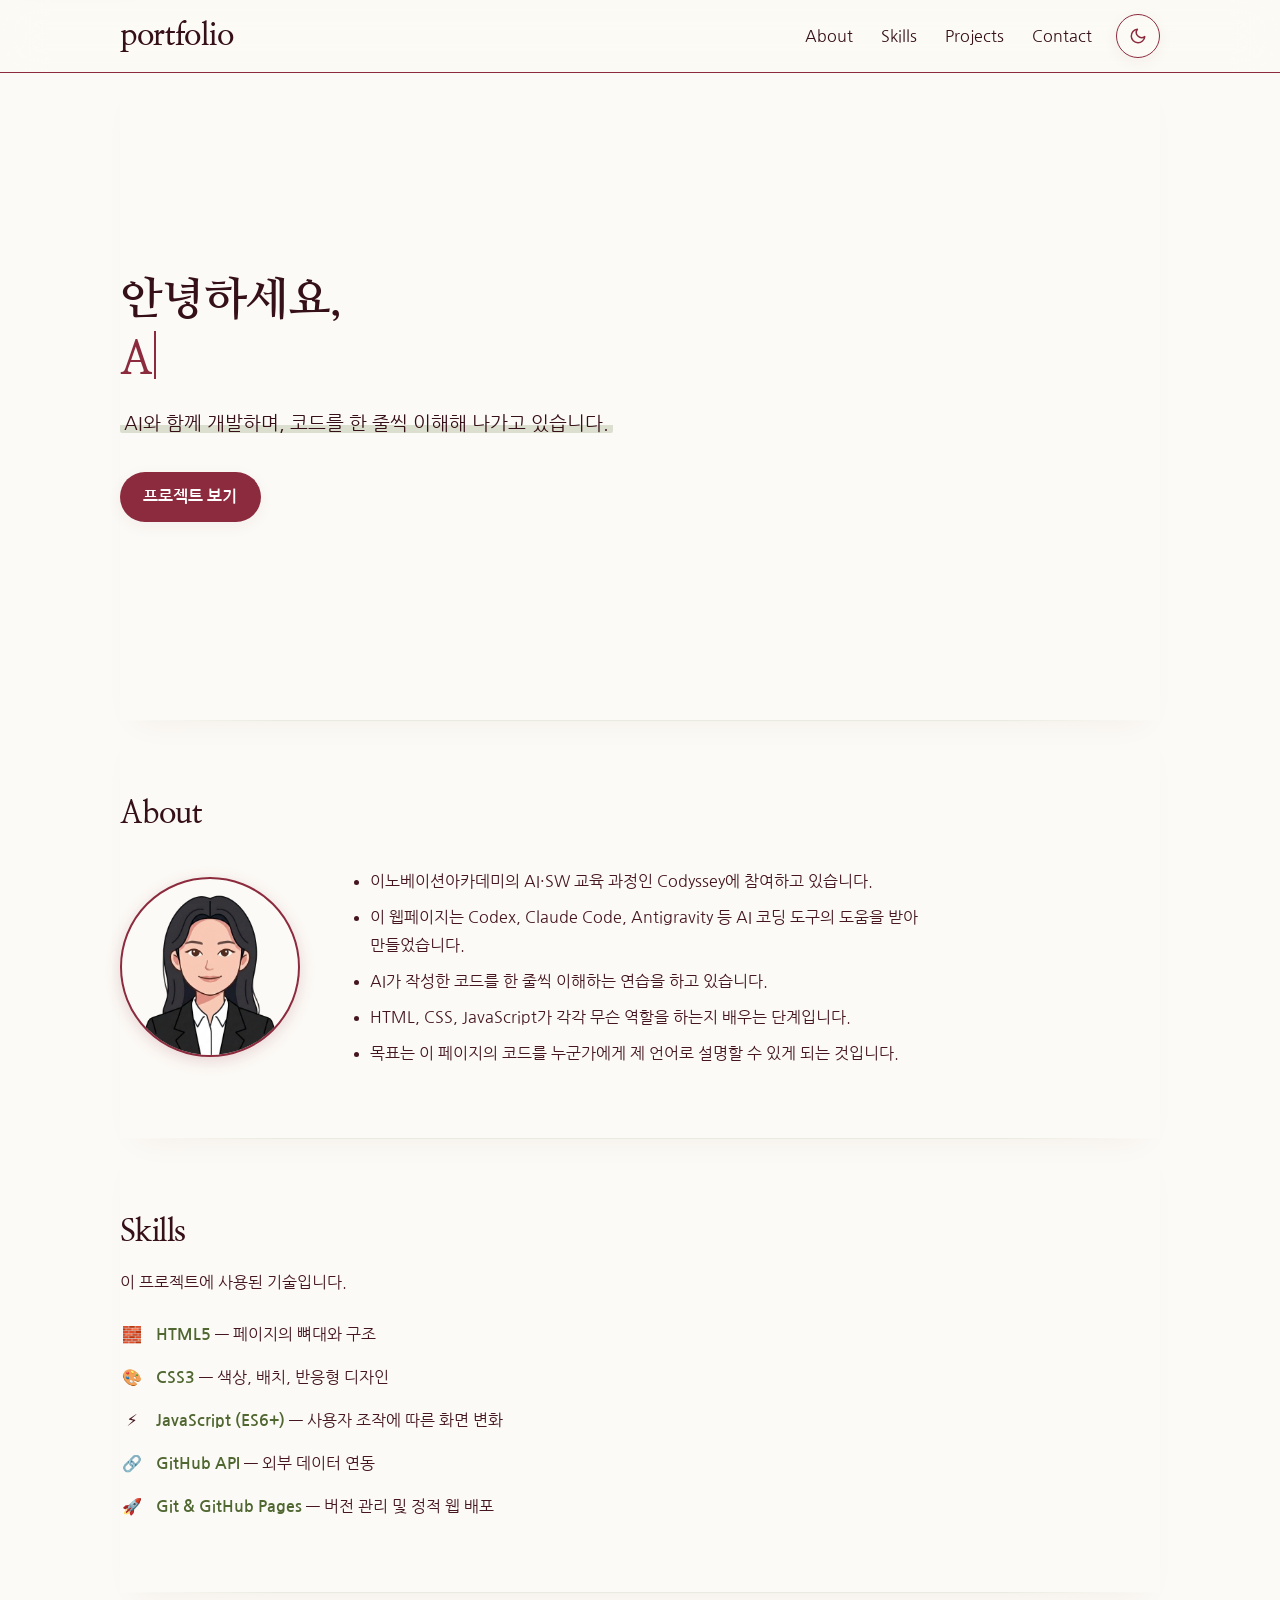
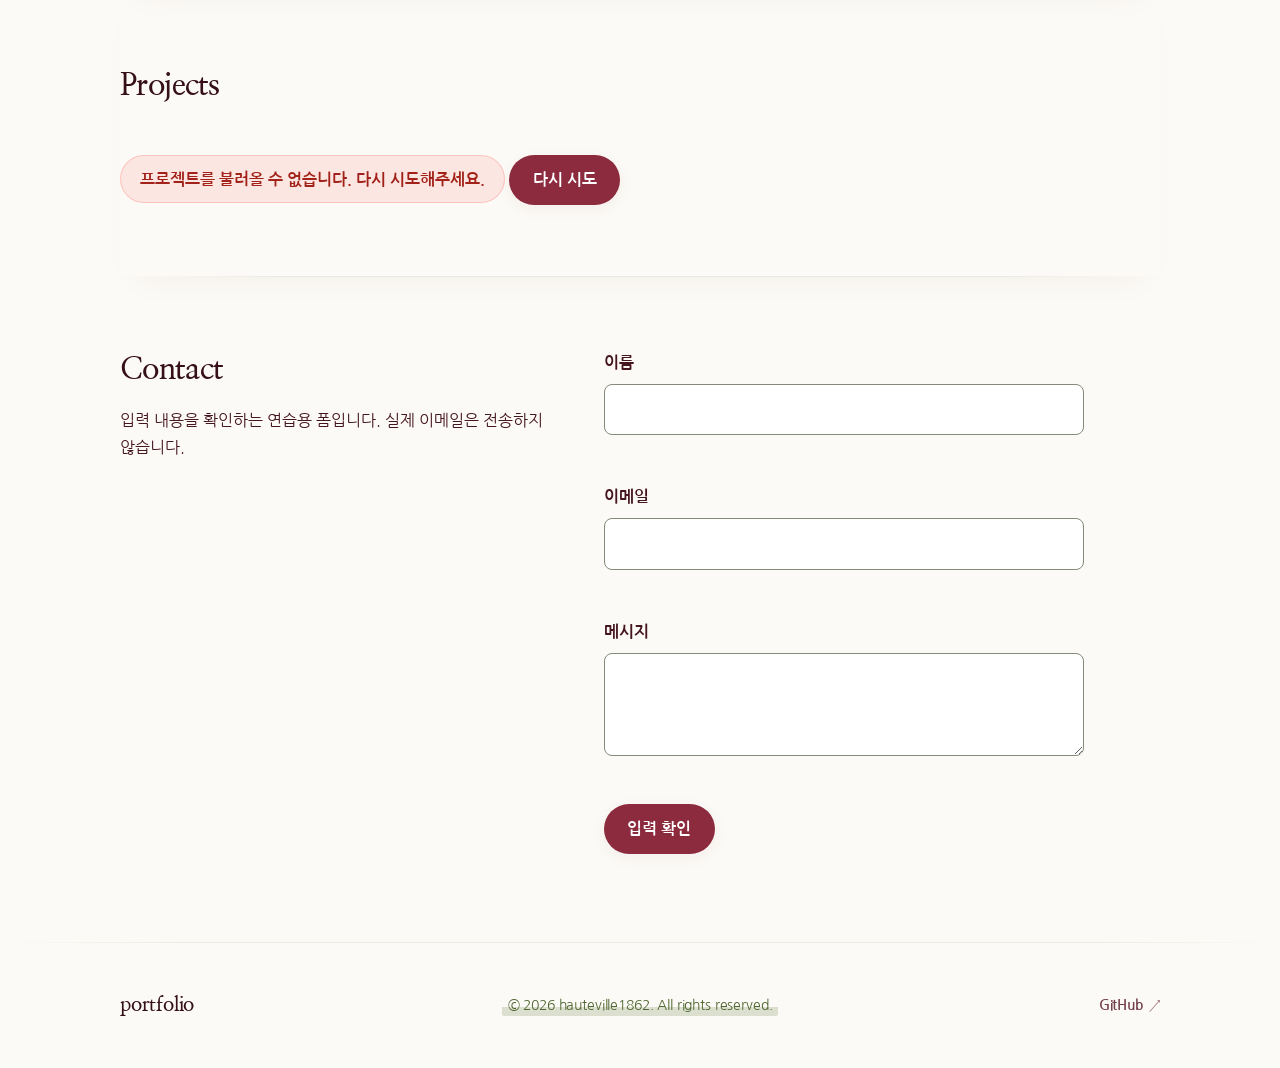
==== index.html @ b3ccf55f "fix: 프로젝트 카드 단일 항목 비율 개선 (auto-fill 적용) 및 폼 UX 보완" ====
<!DOCTYPE html>
<html lang="ko">
<head>
    <meta charset="UTF-8">
    <meta name="viewport" content="width=device-width, initial-scale=1.0">
    <title>웹 개발 학습 포트폴리오</title>
    <!-- 구글 폰트 (나눔명조, 나눔고딕) -->
    <link rel="preconnect" href="https://fonts.googleapis.com">
    <link rel="preconnect" href="https://fonts.gstatic.com" crossorigin>
    <link href="https://fonts.googleapis.com/css2?family=Nanum+Gothic:wght@400;700&family=Nanum+Myeongjo:wght@400;700&display=swap" rel="stylesheet">
    <!-- 외부 CSS 연결 -->
    <link rel="stylesheet" href="css/style.css?v=3.25">
    <!-- 외부 JS 연결 (defer 속성 사용) -->
    <script src="js/script.js?v=15" defer></script>
</head>
<body>
    <a class="skip-link" href="#main-content">본문으로 이동</a>
    <!-- 로고는 왼쪽, 메뉴는 오른쪽에 배치 -->
    <header id="header">
        <div class="header-inner">
            <h1><a href="#hero">portfolio</a></h1>
            <nav id="nav-menu" aria-label="주요 메뉴">
                <ul>
                    <li><a href="#about">About</a></li>
                    <li><a href="#skills">Skills</a></li>
                    <li><a href="#projects">Projects</a></li>
                    <li><a href="#contact">Contact</a></li>
                </ul>
            </nav>
            <div class="controls">
                <button id="dark-mode-toggle" type="button" aria-label="다크 모드 전환" aria-pressed="false">
                    <svg class="sun-icon" viewBox="0 0 24 24" width="18" height="18" fill="none" stroke="currentColor" stroke-width="2" stroke-linecap="round" stroke-linejoin="round" aria-hidden="true">
                        <circle cx="12" cy="12" r="5"></circle>
                        <line x1="12" y1="1" x2="12" y2="3"></line>
                        <line x1="12" y1="21" x2="12" y2="23"></line>
                        <line x1="4.22" y1="4.22" x2="5.64" y2="5.64"></line>
                        <line x1="18.36" y1="18.36" x2="19.78" y2="19.78"></line>
                        <line x1="1" y1="12" x2="3" y2="12"></line>
                        <line x1="21" y1="12" x2="23" y2="12"></line>
                        <line x1="4.22" y1="19.78" x2="5.64" y2="18.36"></line>
                        <line x1="18.36" y1="5.64" x2="19.78" y2="4.22"></line>
                    </svg>
                    <svg class="moon-icon" viewBox="0 0 24 24" width="18" height="18" fill="none" stroke="currentColor" stroke-width="2" stroke-linecap="round" stroke-linejoin="round" aria-hidden="true">
                        <path d="M21 12.79A9 9 0 1 1 11.21 3 7 7 0 0 0 21 12.79z"></path>
                    </svg>
                </button>
                <button id="hamburger-btn" class="mobile-only" type="button" aria-label="메뉴 열기" aria-controls="nav-menu" aria-expanded="false">☰</button>
            </div>
        </div>
    </header>

    <main id="main-content" tabindex="-1">
        <!-- Hero 섹션 -->
        <section id="hero" class="fade-section">
            <h2>안녕하세요, <br><span class="typing-container"><span id="typing-text"><span class="accent-text">성장하는 프론트엔드 개발자</span>입니다.</span><span class="typing-cursor suffix-cursor" aria-hidden="true"></span></span></h2>
            <p><span class="hero-highlight">AI와 함께 개발하며, 코드를 한 줄씩 이해해 나가고 있습니다.</span></p>
            <a href="#projects" class="btn">프로젝트 보기</a>
        </section>

        <section id="about" class="fade-section">
            <h2>About</h2>
            <div class="about-content">
                <img class="profile-image" src="images/profile.png?v=8" alt="hauteville1862의 프로필 캐리커처 일러스트" width="160" height="160" loading="lazy">
                <ul class="about-list">
                    <li>이노베이션아카데미의 AI·SW 교육 과정인 Codyssey에 참여하고 있습니다.</li>
                    <li>이 웹페이지는 Codex, Claude Code, Antigravity 등 AI 코딩 도구의 도움을 받아 만들었습니다.</li>
                    <li>AI가 작성한 코드를 한 줄씩 이해하는 연습을 하고 있습니다.</li>
                    <li>HTML, CSS, JavaScript가 각각 무슨 역할을 하는지 배우는 단계입니다.</li>
                    <li>목표는 이 페이지의 코드를 누군가에게 제 언어로 설명할 수 있게 되는 것입니다.</li>
                </ul>
            </div>
        </section>

        <!-- Skills 섹션: 이 프로젝트에 사용된 기술 -->
        <section id="skills" class="fade-section">
            <h2>Skills</h2>
            <p>이 프로젝트에 사용된 기술입니다.</p>
            <ul class="skills-list" role="list">
                <li><span class="skill-emoji" aria-hidden="true">🧱</span><span><strong>HTML5</strong> — 페이지의 뼈대와 구조</span></li>
                <li><span class="skill-emoji" aria-hidden="true">🎨</span><span><strong>CSS3</strong> — 색상, 배치, 반응형 디자인</span></li>
                <li><span class="skill-emoji" aria-hidden="true">⚡</span><span><strong>JavaScript (ES6+)</strong> — 사용자 조작에 따른 화면 변화</span></li>
                <li><span class="skill-emoji" aria-hidden="true">🔗</span><span><strong>GitHub API</strong> — 외부 데이터 연동</span></li>
                <li><span class="skill-emoji" aria-hidden="true">🚀</span><span><strong>Git & GitHub Pages</strong> — 버전 관리 및 정적 웹 배포</span></li>
            </ul>
        </section>

        <!-- Projects 섹션 (GitHub API 연동) -->
        <section id="projects" class="fade-section">
            <h2>Projects</h2>
            <!-- 필터 버튼 영역 (언어별 필터링) -->
            <div id="project-filters" class="filter-group" aria-label="프로젝트 언어 필터"></div>
            <!-- 상태를 보여줄 컨테이너 (로딩/에러/빈상태/성공) -->
            <div id="github-container">
                <div id="api-status" role="status" aria-live="polite">데이터를 불러오는 중입니다...</div>
                <button id="retry-repos" class="btn" type="button" hidden>다시 시도</button>
                <!-- JS로 동적 렌더링될 article 요소들이 들어갈 곳 -->
                <div id="repo-list" class="grid-container"></div>
            </div>
        </section>

        <!-- Contact 섹션 (폼 유효성 검사) -->
        <section id="contact" class="fade-section">
            <h2>Contact</h2>
            <p id="form-note">입력 내용을 확인하는 연습용 폼입니다. 실제 이메일은 전송하지 않습니다.</p>
            <form id="contact-form" novalidate aria-describedby="form-note">
                <div class="form-group">
                    <label for="name">이름</label>
                    <input type="text" id="name" name="name" autocomplete="name" required aria-describedby="name-error">
                    <p id="name-error" class="field-error" aria-live="polite"></p>
                </div>
                <div class="form-group">
                    <label for="email">이메일</label>
                    <input type="email" id="email" name="email" autocomplete="email" required aria-describedby="email-error">
                    <p id="email-error" class="field-error" aria-live="polite"></p>
                </div>
                <div class="form-group">
                    <label for="message">메시지</label>
                    <textarea id="message" name="message" rows="3" required aria-describedby="message-error"></textarea>
                    <p id="message-error" class="field-error" aria-live="polite"></p>
                </div>
                <button type="submit" class="btn">입력 확인</button>
                <p id="form-msg" role="status" aria-live="polite"></p>
            </form>
        </section>

    </main>
    <footer id="footer">
        <div class="footer-inner">
            <span class="footer-logo"><a href="#hero">portfolio</a></span>
            <p class="footer-copyright">&copy; 2026 hauteville1862. All rights reserved.</p>
            <ul class="footer-links" aria-label="바닥글 링크">
                <li><a href="https://github.com/hauteville1862" target="_blank" rel="noopener noreferrer">GitHub <span class="external-arrow" aria-hidden="true">&#x2197;</span></a></li>
            </ul>
        </div>
    </footer>

    <!-- 스크롤 탑 버튼 -->
    <button id="scroll-top-btn" type="button" aria-label="페이지 맨 위로 이동" hidden>↑</button>
</body>
</html>
---- css/style.css ----
/* 모바일 화면을 기본으로 작성하고 768px, 1024px에서 확장한다. */
:root {
    --bg-main: #fcfaf6;
    --bg-surface: #ffffff;
    --bg-header: rgba(252, 250, 246, 0.82);
    --bg-header-scrolled: rgba(252, 250, 246, 0.94);
    --text-title: #361019;
    --text-main: #451620;
    --text-muted: #733e4a;
    --text-inverse: #ffffff;
    --accent: #8c2b3e;
    --accent-hover: #a5374d;
    --repo-hover: #1a070c;
    --fig-green: #506731;
    --fig-green-light: #edf2e4;
    --border-color: rgba(104, 127, 67, 0.12);
    --border-control: #858b79;
    --highlighter: rgba(104, 127, 67, 0.22);
    --focus-ring: rgba(140, 43, 62, 0.18);
    --error: #a22219;
    --success: #256235;
    --shadow-sm: 0 4px 16px rgba(69, 22, 32, 0.05);
    --shadow-md: 0 12px 32px rgba(69, 22, 32, 0.09);
    --shadow-lg: 0 16px 40px rgba(69, 22, 32, 0.12);
    --shadow-divider: 0 16px 32px -16px rgba(69, 22, 32, 0.05);
    --font-heading: 'Nanum Myeongjo', serif;
    --font-body: 'Nanum Gothic', -apple-system, BlinkMacSystemFont, system-ui, sans-serif;
    /* 1rem을 기준으로 단계마다 1.25배. 역할별로 필요한 단계만 사용한다. */
    --text-sm: 0.875rem;
    --text-base: 1rem;
    --text-lg: 1.25rem;
    --text-xl: 1.5625rem;
    --text-2xl: 1.953125rem;
    --text-3xl: 2.44140625rem;
    --text-4xl: 3.0517578125rem;
    --radius-sm: 8px;
    --radius-md: 14px;
    --radius-lg: 20px;
    --space-xs: 0.5rem;
    --space-sm: 1rem;
    --space-md: 1.5rem;
    --space-lg: 2.5rem;
    --space-xl: 5rem;
    --page-width: 1120px;
    --page-gutter: 1.25rem;
    --section-space: 3.5rem;
    --layout-gap: 1rem;
}
[data-theme="dark"] {
    --bg-main: #181516;
    --bg-surface: #221d1f;
    --bg-header: rgba(24, 21, 22, 0.82);
    --bg-header-scrolled: rgba(24, 21, 22, 0.94);
    --text-title: #f5f3f4;
    --text-main: #cfccd0;
    --text-muted: #a59da5;
    --text-inverse: #181516;
    --accent: #d48897;
    --accent-hover: #e29cb7;
    --repo-hover: #ffffff;
    --fig-green: #9bb872;
    --fig-green-light: rgba(155, 184, 114, 0.14);
    --border-color: rgba(255, 255, 255, 0.08);
    --border-control: #817982;
    --highlighter: rgba(155, 184, 114, 0.28);
    --focus-ring: rgba(212, 136, 151, 0.35);
    --error: #ff5c52;
    --success: #3ddc58;
    --shadow-sm: 0 2px 8px rgba(0, 0, 0, 0.35);
    --shadow-md: 0 8px 24px rgba(0, 0, 0, 0.45);
    --shadow-lg: 0 16px 40px rgba(0, 0, 0, 0.60);
    --shadow-divider: 0 16px 32px -16px rgba(0, 0, 0, 0.45);
}
* { box-sizing: border-box; margin: 0; padding: 0; }
html { scroll-behavior: smooth; }
::selection { background: var(--fig-green-light); color: var(--fig-green); }
body {
    font-family: var(--font-body);
    background: var(--bg-main);
    color: var(--text-main);
    font-size: var(--text-base);
    font-weight: 400;
    line-height: 1.7;
    letter-spacing: 0;
    overflow-wrap: anywhere;
    transition: background-color 0.3s cubic-bezier(0.4, 0, 0.2, 1), color 0.3s cubic-bezier(0.4, 0, 0.2, 1);
}
a { color: inherit; text-underline-offset: 0.25em; -webkit-tap-highlight-color: transparent; }
ul { list-style: none; }
[hidden] { display: none !important; }
:focus-visible { outline: 3px solid var(--accent); outline-offset: 4px; border-radius: var(--radius-sm); }
.skip-link { position: fixed; top: -5rem; left: var(--space-sm); z-index: 30; padding: var(--space-xs) var(--space-sm); background: var(--bg-surface); border: 1px solid var(--border-color); border-radius: var(--radius-sm); box-shadow: var(--shadow-md); }
.skip-link:focus { top: var(--space-xs); border-color: var(--fig-green); color: var(--fig-green); }

/* Flexbox로 로고와 메뉴의 좌우 배치를 구성한다. (애플 글래스모피즘 헤더) */
#header {
    position: sticky;
    top: 0;
    z-index: 20;
    background: var(--bg-header);
    backdrop-filter: saturate(180%) blur(20px);
    -webkit-backdrop-filter: saturate(180%) blur(20px);
    border-bottom: 1.5px solid var(--accent);
    transition: background 0.3s cubic-bezier(0.4, 0, 0.2, 1), border-color 0.3s ease;
}
#header.scrolled { background: var(--bg-header-scrolled); box-shadow: var(--shadow-sm); }
.header-inner {
    max-width: var(--page-width);
    margin-inline: auto;
    padding: 0.875rem var(--page-gutter);
    display: flex;
    flex-wrap: wrap;
    align-items: center;
    justify-content: space-between;
    gap: var(--space-xs) var(--space-sm);
}
.header-inner h1 {
    font-family: var(--font-heading);
    font-size: var(--text-xl);
    line-height: 1.2;
    font-weight: 700;
    letter-spacing: -0.01em;
    text-transform: lowercase;
    margin: 0;
    color: var(--text-title);
}
.header-inner h1 a {
    color: inherit;
    text-decoration: none;
}
.controls { display: flex; gap: var(--space-xs); align-items: center; margin-left: auto; }
#nav-menu { display: none; order: 3; flex-basis: 100%; margin-top: 0.75rem; }
#nav-menu.active { display: block; }
#nav-menu ul {
    display: flex;
    flex-direction: column;
    padding-block: 0.5rem 0.25rem;
    border-top: 1px solid var(--border-color);
    gap: 0.2rem;
}
#nav-menu a {
    display: block;
    padding: 0.65rem 0.75rem;
    font-size: var(--text-base);
    font-weight: 400;
    line-height: 1.5;
    color: var(--text-title);
    text-decoration: underline;
    text-decoration-color: transparent;
    text-underline-offset: 0.3em;
    border-radius: var(--radius-sm);
    -webkit-tap-highlight-color: transparent;
    transition: all 0.2s ease;
}
#nav-menu a:active { opacity: 0.7; }

#main-content { max-width: var(--page-width); margin-inline: auto; padding-inline: var(--page-gutter); }
section {
    padding-block: var(--section-space);
    border-bottom: none;
    background-image: linear-gradient(90deg, transparent 0%, var(--border-color) 15%, var(--border-color) 85%, transparent 100%);
    background-position: bottom;
    background-size: 100% 1px;
    background-repeat: no-repeat;
    box-shadow: var(--shadow-divider);
    scroll-margin-top: 6rem;
}
section:last-of-type {
    background-image: none;
    box-shadow: none;
}
#hero {
    min-height: clamp(28rem, 72svh, 42rem);
    display: flex;
    flex-direction: column;
    align-items: flex-start;
    justify-content: center;
    padding-block: var(--section-space);
    --hero-title-size: clamp(1.75rem, 1.15rem + 2.1vw, 3.25rem);
    --hero-ratio: 0.42; /* 데스크톱 기준 큰 글씨와 작은 글씨의 비례 계수 */
}
#hero h2 {
    max-width: 100%;
    font-size: var(--hero-title-size);
    margin-bottom: clamp(0.55rem, calc(var(--hero-title-size) * 0.32), 1.15rem);
    line-height: 1.35;
    word-break: keep-all;
    letter-spacing: -0.015em;
    min-height: 2.8em;
}
#hero p {
    max-width: 38rem;
    font-size: max(1rem, calc(var(--hero-title-size) * var(--hero-ratio)));
    color: var(--text-muted);
    line-height: 1.7;
    word-break: keep-all;
}
.hero-highlight {
    color: var(--text-title);
    background: linear-gradient(180deg, transparent 58%, var(--highlighter) 58%);
    padding-inline: 0.25rem;
    box-decoration-break: clone;
    -webkit-box-decoration-break: clone;
    border-radius: 2px;
}
[data-theme="dark"] #hero p {
    color: var(--text-main);
}
[data-theme="dark"] .hero-highlight {
    color: var(--text-title);
}
#hero .btn { margin-top: 2rem; }

h1, h2, h3 { font-family: var(--font-heading); letter-spacing: -0.02em; font-weight: 700; color: var(--text-title); word-break: keep-all; }
h2 { font-size: clamp(var(--text-xl), 1.25rem + 1vw, var(--text-2xl)); margin-bottom: var(--space-sm); line-height: 1.35; }
.accent-text { color: var(--accent); }

/* Hero 타이핑 애니메이션 */
.typing-container {
    display: inline-block;
    min-height: 1.35em;
    vertical-align: bottom;
}
.typing-cursor {
    display: inline-block;
    width: 2px;
    height: 1.05em;
    margin-left: 2px;
    background-color: var(--accent);
    vertical-align: -0.1em;
    animation: cursor-blink 0.85s infinite;
    transition: background-color 0.15s ease;
}
.typing-cursor.suffix-cursor {
    background-color: var(--text-title);
}
@keyframes cursor-blink {
    0%, 100% { opacity: 1; }
    50% { opacity: 0; }
}
p { color: var(--text-main); font-size: var(--text-base); }
p + p { margin-top: var(--space-sm); }
.about-content {
    display: flex;
    flex-direction: column;
    gap: var(--space-md);
    align-items: center;
    margin-top: 2rem;
}
.about-content > p { max-width: 65ch; line-height: 1.75; word-break: keep-all; }
.about-list {
    list-style: disc;
    text-align: left;
    padding-left: 1.4rem;
    max-width: 65ch;
    line-height: 1.75;
    word-break: keep-all;
    display: flex;
    flex-direction: column;
    gap: var(--space-xs);
}
.profile-image {
    flex-shrink: 0;
    width: 140px;
    height: 140px;
    object-fit: cover;
    border-radius: 50%;
    border: 2px solid var(--accent);
    box-shadow: 0 4px 16px var(--focus-ring);
    margin-inline: auto;
}
.skills-list {
    display: flex;
    flex-direction: column;
    gap: var(--space-sm);
    max-width: 65ch;
    margin-top: var(--space-md);
}
.skills-list li {
    display: grid;
    grid-template-columns: 1.5em minmax(0, 1fr);
    align-items: baseline;
    gap: 0.75rem;
    color: var(--text-main);
    font-size: var(--text-base);
    font-weight: 400;
    word-break: keep-all;
}
.skills-list strong { color: var(--fig-green); font-weight: 700; }
.skill-emoji { text-align: center; }
/* 모든 버튼에 공통으로 적용하는 모양과 효과 (애플 필 스타일 둥근 버튼) */
button, .btn {
    display: inline-flex;
    align-items: center;
    justify-content: center;
    padding: 0.75rem 1.4rem;
    border: 1px solid transparent;
    border-radius: 980px;
    background: var(--accent);
    color: var(--text-inverse);
    font-weight: 700;
    font-size: var(--text-base);
    line-height: 1.5;
    font-family: var(--font-body);
    text-decoration: none;
    cursor: pointer;
    box-shadow: var(--shadow-sm);
    -webkit-tap-highlight-color: transparent;
    transition: all 0.25s cubic-bezier(0.4, 0, 0.2, 1);
}
button:active, .btn:active { transform: scale(0.98); }
button:disabled { cursor: wait; opacity: 0.5; }
#dark-mode-toggle {
    position: relative;
    width: 44px;
    height: 44px;
    padding: 0;
    display: inline-flex;
    align-items: center;
    justify-content: center;
    border-radius: 50%;
    background: transparent;
    color: var(--accent);
    border: 1.5px solid var(--accent);
    box-shadow: var(--shadow-sm);
    cursor: pointer;
    -webkit-tap-highlight-color: transparent;
    transition: transform 0.2s cubic-bezier(0.4, 0, 0.2, 1), border-color 0.2s ease, color 0.2s ease, box-shadow 0.2s ease;
}
#dark-mode-toggle:active { transform: scale(0.94); }
#dark-mode-toggle .sun-icon { display: none; }
#dark-mode-toggle .moon-icon { display: block; }
[data-theme="dark"] #dark-mode-toggle .sun-icon { display: block; }
[data-theme="dark"] #dark-mode-toggle .moon-icon { display: none; }
.btn { margin-top: var(--space-md); }
#hamburger-btn {
    width: 44px;
    height: 44px;
    padding: 0;
    display: inline-flex;
    align-items: center;
    justify-content: center;
    border-radius: 50%;
    background: transparent;
    color: var(--text-main);
    font-size: 1.2rem;
    border: 1.5px solid var(--border-color);
    box-shadow: var(--shadow-sm);
    cursor: pointer;
    -webkit-tap-highlight-color: transparent;
    transition: transform 0.2s cubic-bezier(0.4, 0, 0.2, 1), border-color 0.2s ease, color 0.2s ease;
}
#hamburger-btn:active { transform: scale(0.94); }

#github-container { margin-top: var(--space-md); }

/* 언어별 프로젝트 필터 버튼 그룹 */
.filter-group {
    display: flex;
    flex-wrap: wrap;
    gap: var(--space-xs);
    justify-content: center;
    margin-top: var(--space-md);
}
.filter-group:empty { display: none; }
.filter-btn {
    min-height: 44px;
    padding: 0.45rem 1rem;
    font-size: max(0.875rem, var(--text-sm));
    font-weight: 400;
    border-radius: 980px;
    background: transparent;
    color: var(--text-muted);
    border: 1px solid var(--border-color);
    box-shadow: var(--shadow-sm);
    cursor: pointer;
    -webkit-tap-highlight-color: transparent;
    transition: all 0.2s cubic-bezier(0.4, 0, 0.2, 1);
}
.filter-btn:active { transform: scale(0.96); }
.filter-btn.active {
    background: var(--fig-green);
    color: var(--text-inverse);
    border-color: var(--fig-green);
    font-weight: 700;
    box-shadow: 0 2px 8px var(--fig-green-light);
}

/* Projects 카드: Grid 사용 (auto-fit, minmax로 반응형) */
#repo-list, .grid-container {
    display: grid;
    grid-template-columns: repeat(auto-fit, minmax(min(100%, 280px), 1fr));
    gap: var(--layout-gap);
    margin-top: 0;
}
.card {
    min-width: 0;
    display: flex;
    flex-direction: column;
    justify-content: space-between;
    padding: 1.25rem;
    background: var(--bg-surface);
    border: none;
    border-radius: var(--radius-md);
    box-shadow: var(--shadow-sm);
    transition: transform 0.3s cubic-bezier(0.4, 0, 0.2, 1), box-shadow 0.3s cubic-bezier(0.4, 0, 0.2, 1);
}
.card-body { flex: 1; }
.card-meta {
    display: flex;
    align-items: center;
    justify-content: space-between;
    margin-top: var(--space-md);
    padding-top: var(--space-sm);
    border-top: 1px solid var(--border-color);
}
.repo-lang {
    display: inline-flex;
    align-items: center;
    gap: 0.35rem;
    font-size: max(0.875rem, var(--text-sm));
    font-weight: 700;
    color: var(--fig-green);
}
.repo-lang::before {
    content: '';
    display: inline-block;
    width: 8px;
    height: 8px;
    border-radius: 50%;
    background: var(--fig-green);
}
.repo-stars {
    font-size: max(0.875rem, var(--text-sm));
    color: var(--text-muted);
    font-weight: 400;
}
.repo-empty-filter {
    grid-column: 1 / -1;
    text-align: center;
    padding: 2.5rem 1rem;
    color: var(--text-muted);
    font-size: var(--text-base);
}
.card h3 { margin-bottom: 0.75rem; font-size: var(--text-lg); line-height: 1.45; }
.card h3 a {
    color: var(--text-title);
    text-decoration: underline;
    text-decoration-color: transparent;
    text-underline-offset: 0.25em;
    -webkit-tap-highlight-color: transparent;
    transition: color 0.2s ease, text-decoration-color 0.2s ease;
}
.card p { font-size: var(--text-base); line-height: 1.75; margin-bottom: 0; color: var(--text-muted); }
.card a {
    color: var(--accent);
    font-weight: inherit;
    text-decoration: underline;
    text-decoration-color: transparent;
    text-underline-offset: 0.25em;
    -webkit-tap-highlight-color: transparent;
    transition: color 0.2s ease, text-decoration-color 0.2s ease;
}
#api-status { display: inline-block; padding: 0.6rem 1.2rem; border-radius: 980px; background: var(--fig-green-light); color: var(--fig-green); font-size: var(--text-base); font-weight: 700; border: 1px solid var(--border-color); }
.api-error, .field-error, .form-error { color: var(--error); }
#api-status.api-error { background: rgba(255, 92, 82, 0.12); color: var(--error); border-color: rgba(255, 92, 82, 0.25); }
.form-success { color: var(--fig-green); background: var(--fig-green-light); padding: 0.75rem 1rem; border-radius: var(--radius-sm); border: 1px solid var(--fig-green); font-weight: 700; }

#contact-form { width: 100%; max-width: 480px; margin-top: 1.5rem; }
#contact-form > .btn { margin-top: 0; }
#form-note { max-width: 42rem; word-break: keep-all; }
.form-group { margin-bottom: var(--space-sm); }
label { display: block; margin-bottom: var(--space-xs); font-weight: 700; font-size: var(--text-base); }
input, textarea {
    display: block;
    width: 100%;
    padding: 0.75rem 1rem;
    border: 1px solid var(--border-control);
    border-radius: var(--radius-sm);
    background: var(--bg-surface);
    color: var(--text-main);
    font: 400 1rem/1.6 var(--font-body);
    caret-color: var(--accent);
    transition: border-color 0.2s ease, box-shadow 0.2s ease;
}
input:focus, textarea:focus {
    outline: none;
    border-color: var(--accent);
    box-shadow: 0 0 0 3px var(--focus-ring);
}
textarea { resize: vertical; }
input::placeholder, textarea::placeholder { color: var(--text-muted); opacity: 1; }
::selection { color: var(--text-inverse); background: var(--accent); }
[aria-invalid="true"] { border-color: var(--error); }
.field-error { min-height: 1.7em; font-size: max(0.875rem, var(--text-sm)); font-weight: 400; margin-top: var(--space-xs); }
#form-msg { margin-top: var(--space-sm); }
#footer {
    width: 100%;
    border-top: none;
    background-image: linear-gradient(90deg, transparent 0%, var(--border-color) 15%, var(--border-color) 85%, transparent 100%);
    background-position: top;
    background-size: 100% 1px;
    background-repeat: no-repeat;
    padding-block: clamp(2.5rem, 4vw, 3.5rem);
    margin-top: 0;
    color: var(--text-muted);
    font-size: max(0.875rem, var(--text-sm));
    line-height: 1.6;
}
.footer-inner {
    max-width: var(--page-width);
    margin-inline: auto;
    padding-inline: var(--page-gutter);
    display: flex;
    flex-direction: column;
    align-items: center;
    text-align: center;
    gap: var(--space-sm);
}
.footer-logo {
    font-family: var(--font-heading);
    font-size: var(--text-lg);
    line-height: 1.2;
    font-weight: 700;
    color: var(--text-title);
    text-transform: lowercase;
    letter-spacing: -0.01em;
}
.footer-logo a {
    color: inherit;
    text-decoration: none;
}
.footer-copyright {
    display: inline-block;
    color: var(--fig-green);
    font-weight: 400;
    font-size: var(--text-sm);
    letter-spacing: -0.01em;
    margin: 0;
    text-align: center;
    padding-inline: 0.35rem;
    background: linear-gradient(180deg, transparent 58%, var(--highlighter) 58%);
    border-radius: 2px;
}
.footer-links {
    display: flex;
    flex-wrap: wrap;
    gap: var(--space-md);
    align-items: center;
    justify-content: center;
}
.footer-links a {
    color: var(--text-muted);
    font-weight: 700;
    text-decoration: underline;
    text-decoration-color: transparent;
    text-underline-offset: 0.25em;
    font-size: inherit;
    letter-spacing: -0.01em;
    -webkit-tap-highlight-color: transparent;
    transition: text-decoration-color 0.2s ease;
}
.footer-links .external-arrow {
    font-size: 0.75rem;
    opacity: 0.7;
    margin-left: 0.15rem;
}
#scroll-top-btn {
    position: fixed;
    bottom: var(--space-md);
    right: var(--space-md);
    z-index: 25;
    width: 44px;
    height: 44px;
    padding: 0;
    border-radius: 50%;
    background: var(--bg-surface);
    color: var(--text-main);
    border: 1px solid var(--border-color);
    box-shadow: var(--shadow-md);
    font-size: 1.1rem;
    -webkit-tap-highlight-color: transparent;
    transition: all 0.25s cubic-bezier(0.4, 0, 0.2, 1);
}
#scroll-top-btn:active {
    transform: scale(0.92);
    background: var(--accent);
    color: var(--text-inverse);
    border-color: var(--accent);
}

/* JS가 작동할 때만 감춘다. 제목을 관찰하므로 긴 목록도 표시된다. */
.fade-section { transition: opacity 0.6s ease-out, transform 0.6s ease-out; }
.fade-section.reveal-pending { opacity: 0; transform: translateY(24px); }
.fade-section.visible { opacity: 1; transform: translateY(0); }

/* 데스크톱 마우스 환경 전용 호버 인터랙션 (모바일 스티키 호버 방지) */
@media (hover: hover) and (pointer: fine) {
    button:hover, .btn:hover {
        background: var(--accent-hover);
        transform: scale(1.02);
        box-shadow: var(--shadow-md);
    }
    #dark-mode-toggle:hover {
        background: transparent;
        border-color: var(--accent-hover);
        color: var(--accent-hover);
        box-shadow: var(--shadow-sm);
        transform: scale(1.08);
    }
    #hamburger-btn:hover {
        background: var(--fig-green-light);
        border-color: var(--fig-green);
        color: var(--fig-green);
        transform: scale(1.06);
    }
    .filter-btn:not(.active):hover {
        color: var(--fig-green);
        border-color: var(--fig-green);
        background: var(--fig-green-light);
        transform: translateY(-1px);
    }
    .filter-btn.active:hover {
        background: var(--fig-green);
        color: var(--text-inverse);
        border-color: var(--fig-green);
    }
    .card:hover {
        transform: translateY(-4px);
        box-shadow: var(--shadow-md);
    }
    .card h3 a:hover,
    .card a:hover {
        color: var(--repo-hover);
        text-decoration-color: var(--fig-green);
    }
    #nav-menu a:hover {
        color: var(--repo-hover);
        text-decoration-color: var(--fig-green);
        background: var(--fig-green-light);
    }
    .footer-links a:hover {
        text-decoration-color: var(--fig-green);
    }
    #scroll-top-btn:hover {
        background: var(--accent);
        color: var(--text-inverse);
        border-color: var(--accent);
        transform: scale(1.08);
        box-shadow: var(--shadow-lg);
    }
}

@media (min-width: 768px) {
    :root { --page-gutter: 2rem; --section-space: 4.25rem; --layout-gap: 1.25rem; }
    .header-inner { flex-wrap: nowrap; justify-content: space-between; }
    .header-inner h1 { font-size: var(--text-xl); }
    /* 네비게이션: Flexbox 사용 (로고 왼쪽, 메뉴 오른쪽) */
    #nav-menu { display: flex; order: 0; flex-basis: auto; margin-left: auto; align-items: center; margin-top: 0; }
    #nav-menu ul { display: flex; flex-direction: row; gap: 1rem; padding: 0; border-top: none; }
    #nav-menu a { display: inline-flex; align-items: center; min-height: 44px; padding: var(--space-xs) 0; font-size: 0.875rem; }
    #nav-menu a:hover { background: transparent; }
    .controls { margin-left: 0.5rem; }
    #hamburger-btn { display: none; }
    #hero h2 {
        line-height: 1.34;
        max-width: none;
        min-height: auto;
    }
    .about-content { flex-direction: row; align-items: center; gap: 2.5rem; }
    .profile-image { width: 160px; height: 160px; margin-inline: 0; }
    .filter-group { justify-content: flex-start; }
    #repo-list, .grid-container { grid-template-columns: repeat(auto-fill, minmax(calc((100% - var(--layout-gap)) / 2), 1fr)); }
    .card { padding: var(--space-md); }
    .footer-inner {
        display: grid;
        grid-template-columns: 1fr auto 1fr;
        align-items: center;
        gap: var(--space-sm);
        text-align: left;
    }
    .footer-logo { justify-self: start; }
    .footer-copyright { justify-self: center; text-align: center; }
    .footer-links { justify-self: end; justify-content: flex-end; }
}
@media (min-width: 1024px) {
    :root { --page-gutter: 2.5rem; --section-space: 4.5rem; }
    .header-inner h1 { font-size: var(--text-2xl); }
    #hero h2 {
        line-height: 1.3;
        letter-spacing: -0.02em;
    }
    #hero p {
        line-height: 1.75;
    }
    #nav-menu ul { gap: 1.75rem; }
    #nav-menu a { font-size: var(--text-base); }
    .about-content { gap: 3rem; }
    .profile-image { width: 180px; height: 180px; }
    /* 화면 폭과 카드 수에 맞춰 열을 채운다. 모든 행은 가장 긴 카드 높이에 맞춘다. */
    #repo-list, .grid-container { grid-template-columns: repeat(auto-fill, minmax(min(100%, 280px), 1fr)); grid-auto-rows: 1fr; }
    .card { min-height: 14.5rem; }
    #contact { display: grid; grid-template-columns: minmax(0, 1fr) minmax(0, 1.3fr); grid-template-rows: auto 1fr; column-gap: 3.5rem; align-content: start; }
    #contact h2 { grid-column: 1; grid-row: 1; align-self: end; }
    #form-note { grid-column: 1; grid-row: 2; align-self: start; }
    #contact-form { grid-column: 2; grid-row: 1 / 3; margin-top: 0; }
    section, #footer { scroll-margin-top: 6rem; }
}
@media (prefers-reduced-motion: reduce) {
    html { scroll-behavior: auto; }
    *, *::before, *::after { transition: none !important; animation: none !important; }
    .typing-cursor { display: none; }
    .fade-section.reveal-pending { opacity: 1; transform: none; }
}
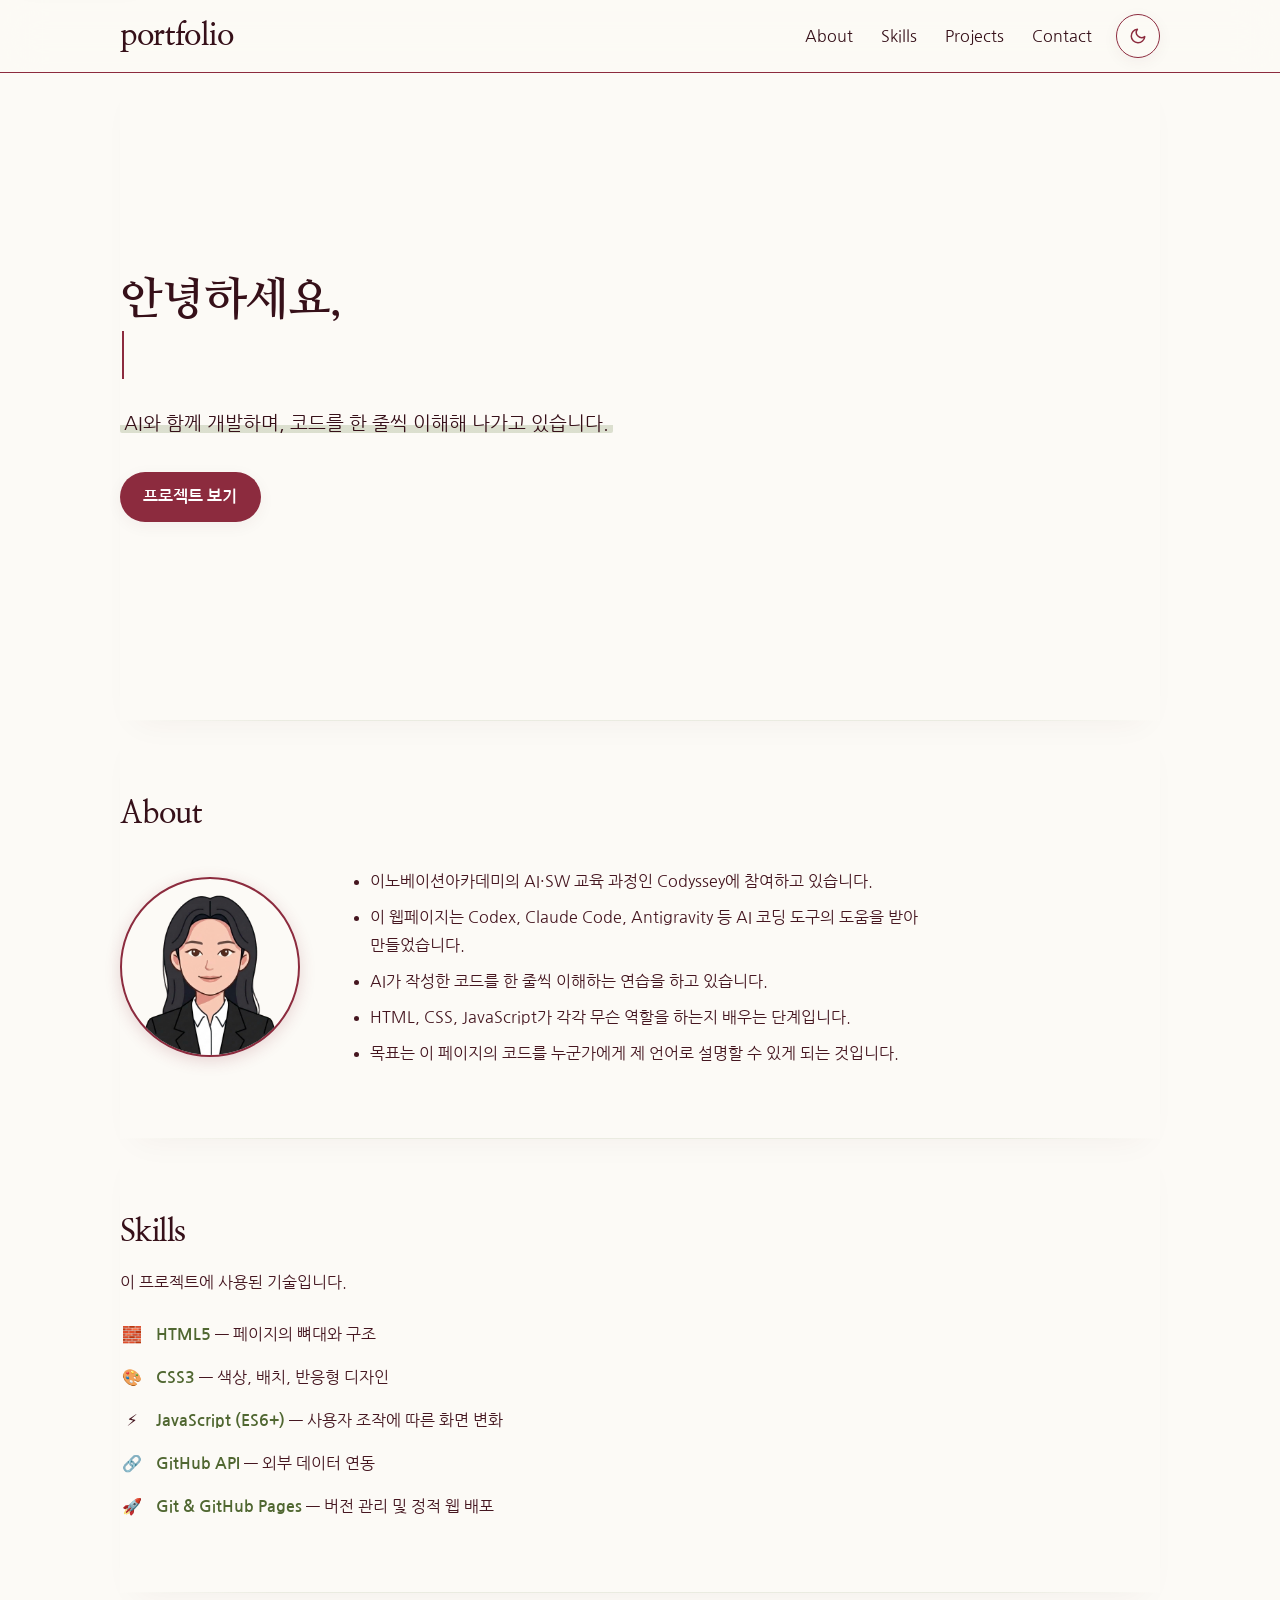
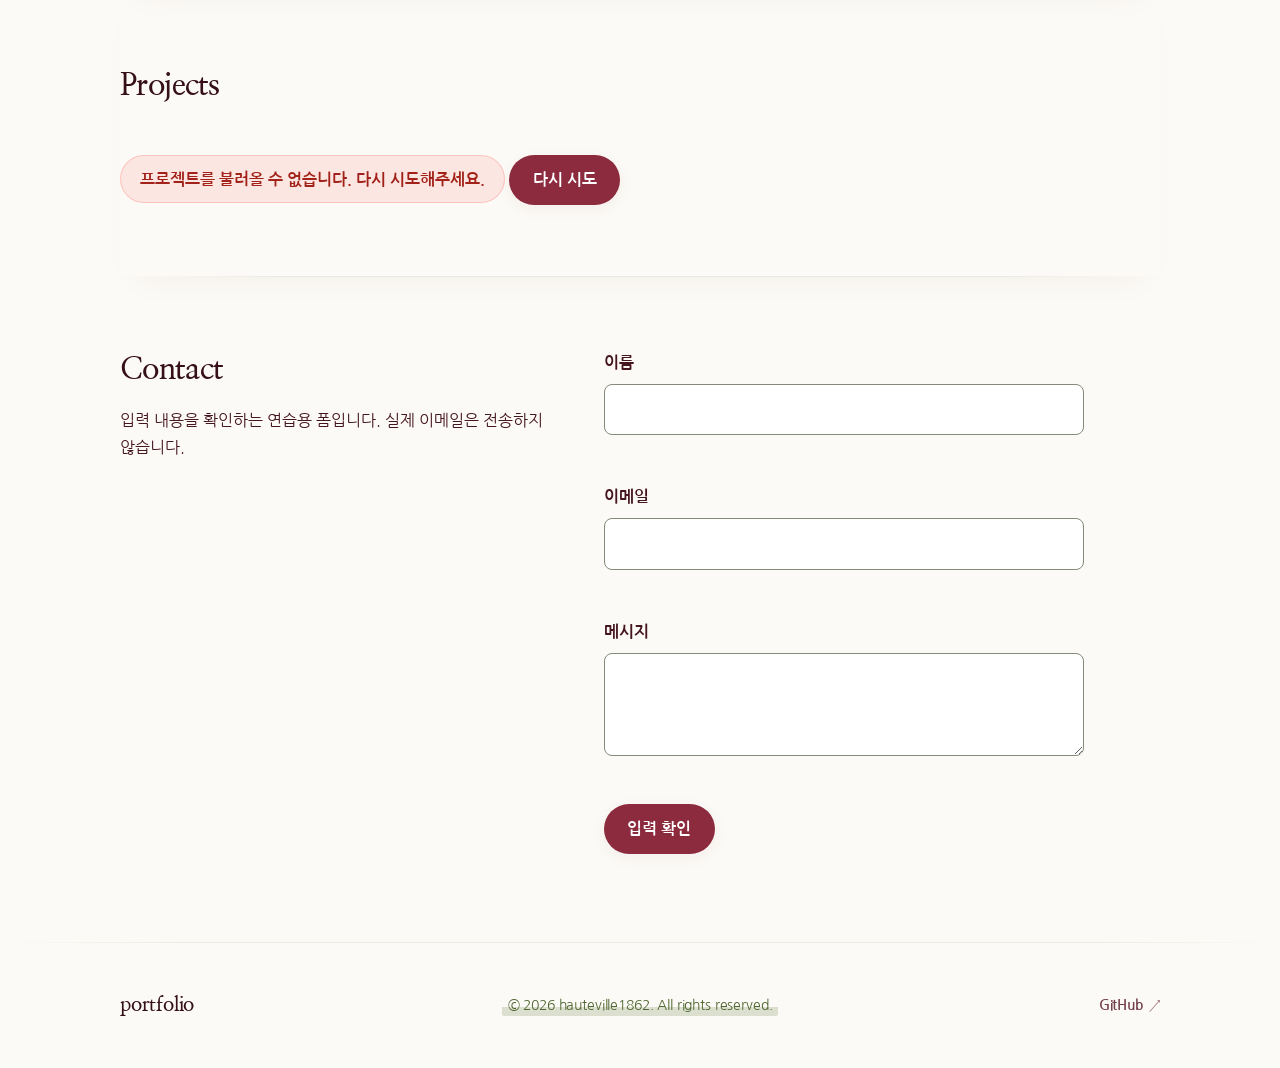
==== commit f5948cd5: "Make scroll reveal animation more visible" ====
--- a/index.html
+++ b/index.html
@@ -9,7 +9,7 @@
     <link rel="preconnect" href="https://fonts.gstatic.com" crossorigin>
     <link href="https://fonts.googleapis.com/css2?family=Nanum+Gothic:wght@400;700&family=Nanum+Myeongjo:wght@400;700&display=swap" rel="stylesheet">
     <!-- 외부 CSS 연결 -->
-    <link rel="stylesheet" href="css/style.css?v=3.25">
+    <link rel="stylesheet" href="css/style.css?v=3.26">
     <!-- 외부 JS 연결 (defer 속성 사용) -->
     <script src="js/script.js?v=15" defer></script>
 </head>
--- a/css/style.css
+++ b/css/style.css
@@ -590,8 +590,8 @@
 }
 
 /* JS가 작동할 때만 감춘다. 제목을 관찰하므로 긴 목록도 표시된다. */
-.fade-section { transition: opacity 0.6s ease-out, transform 0.6s ease-out; }
-.fade-section.reveal-pending { opacity: 0; transform: translateY(24px); }
+.fade-section { transition: opacity 0.9s ease-out, transform 0.9s cubic-bezier(0.22, 1, 0.36, 1); }
+.fade-section.reveal-pending { opacity: 0; transform: translateY(56px); }
 .fade-section.visible { opacity: 1; transform: translateY(0); }
 
 /* 데스크톱 마우스 환경 전용 호버 인터랙션 (모바일 스티키 호버 방지) */
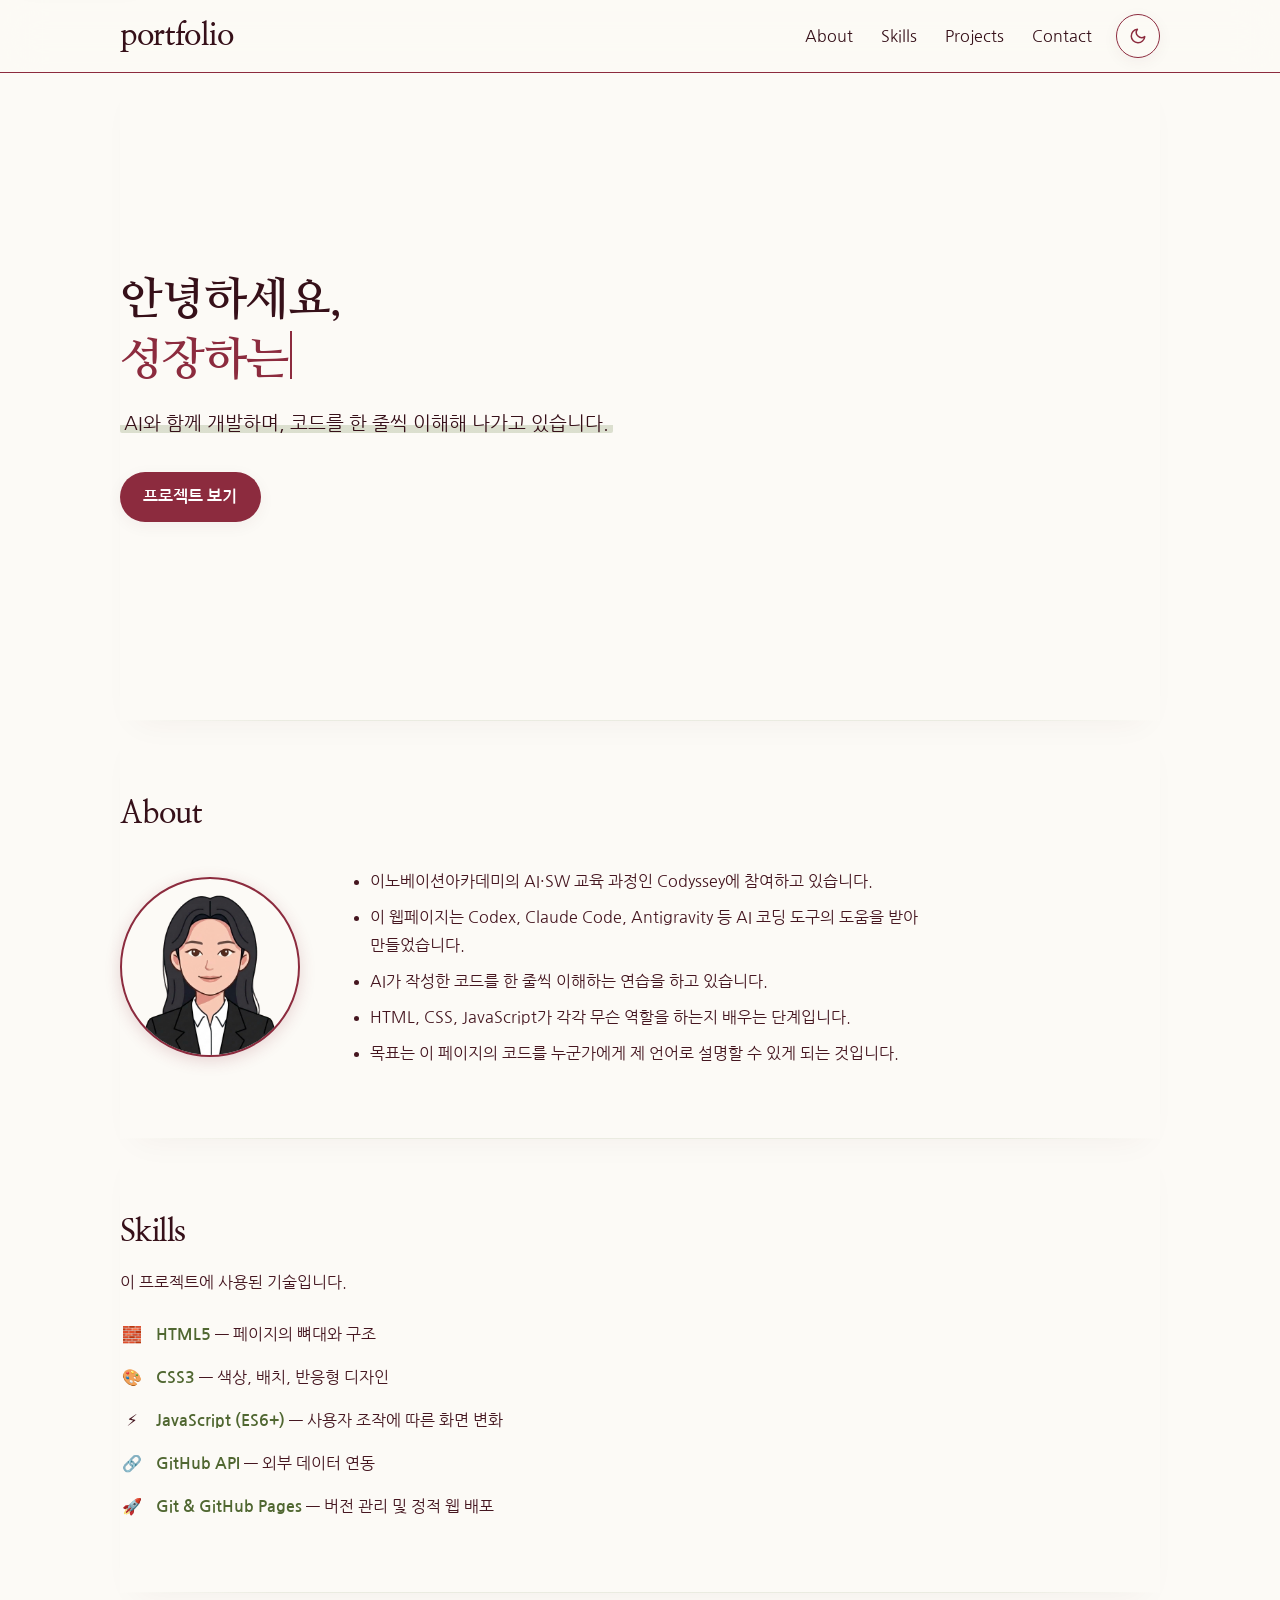
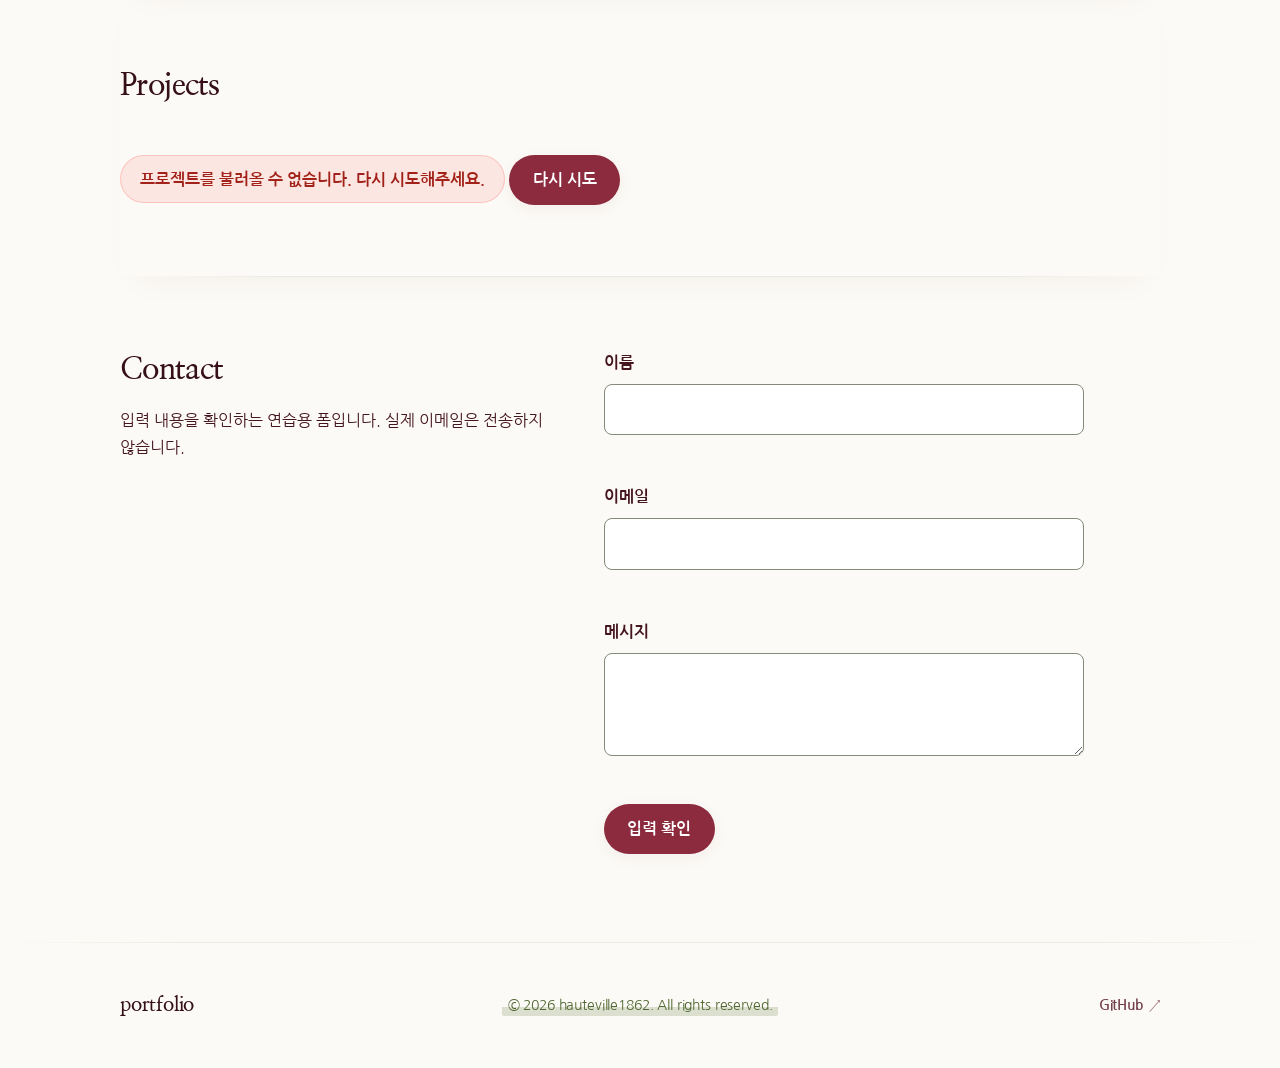
==== commit 9cc9a033: "Improve smooth scrolling and section reveal animations" ====
--- a/index.html
+++ b/index.html
@@ -9,9 +9,9 @@
     <link rel="preconnect" href="https://fonts.gstatic.com" crossorigin>
     <link href="https://fonts.googleapis.com/css2?family=Nanum+Gothic:wght@400;700&family=Nanum+Myeongjo:wght@400;700&display=swap" rel="stylesheet">
     <!-- 외부 CSS 연결 -->
-    <link rel="stylesheet" href="css/style.css?v=3.26">
+    <link rel="stylesheet" href="css/style.css?v=3.27">
     <!-- 외부 JS 연결 (defer 속성 사용) -->
-    <script src="js/script.js?v=15" defer></script>
+    <script src="js/script.js?v=17" defer></script>
 </head>
 <body>
     <a class="skip-link" href="#main-content">본문으로 이동</a>
--- a/css/style.css
+++ b/css/style.css
@@ -590,9 +590,16 @@
 }
 
 /* JS가 작동할 때만 감춘다. 제목을 관찰하므로 긴 목록도 표시된다. */
-.fade-section { transition: opacity 0.9s ease-out, transform 0.9s cubic-bezier(0.22, 1, 0.36, 1); }
-.fade-section.reveal-pending { opacity: 0; transform: translateY(56px); }
+.fade-section { transition: opacity 1.1s ease-out, transform 1.1s cubic-bezier(0.22, 1, 0.36, 1); }
+.fade-section.reveal-pending { opacity: 0; transform: translateY(72px); }
 .fade-section.visible { opacity: 1; transform: translateY(0); }
+.fade-section > * {
+    transition: opacity 0.85s ease-out, translate 0.85s cubic-bezier(0.22, 1, 0.36, 1);
+}
+.fade-section.reveal-pending > * { opacity: 0; translate: 0 20px; }
+.fade-section.visible > * { opacity: 1; translate: 0 0; }
+.fade-section.visible > :nth-child(2) { transition-delay: 0.12s; }
+.fade-section.visible > :nth-child(n+3) { transition-delay: 0.24s; }
 
 /* 데스크톱 마우스 환경 전용 호버 인터랙션 (모바일 스티키 호버 방지) */
 @media (hover: hover) and (pointer: fine) {
@@ -711,4 +718,5 @@
     *, *::before, *::after { transition: none !important; animation: none !important; }
     .typing-cursor { display: none; }
     .fade-section.reveal-pending { opacity: 1; transform: none; }
-}
+    .fade-section.reveal-pending > * { opacity: 1; translate: none; }
+}
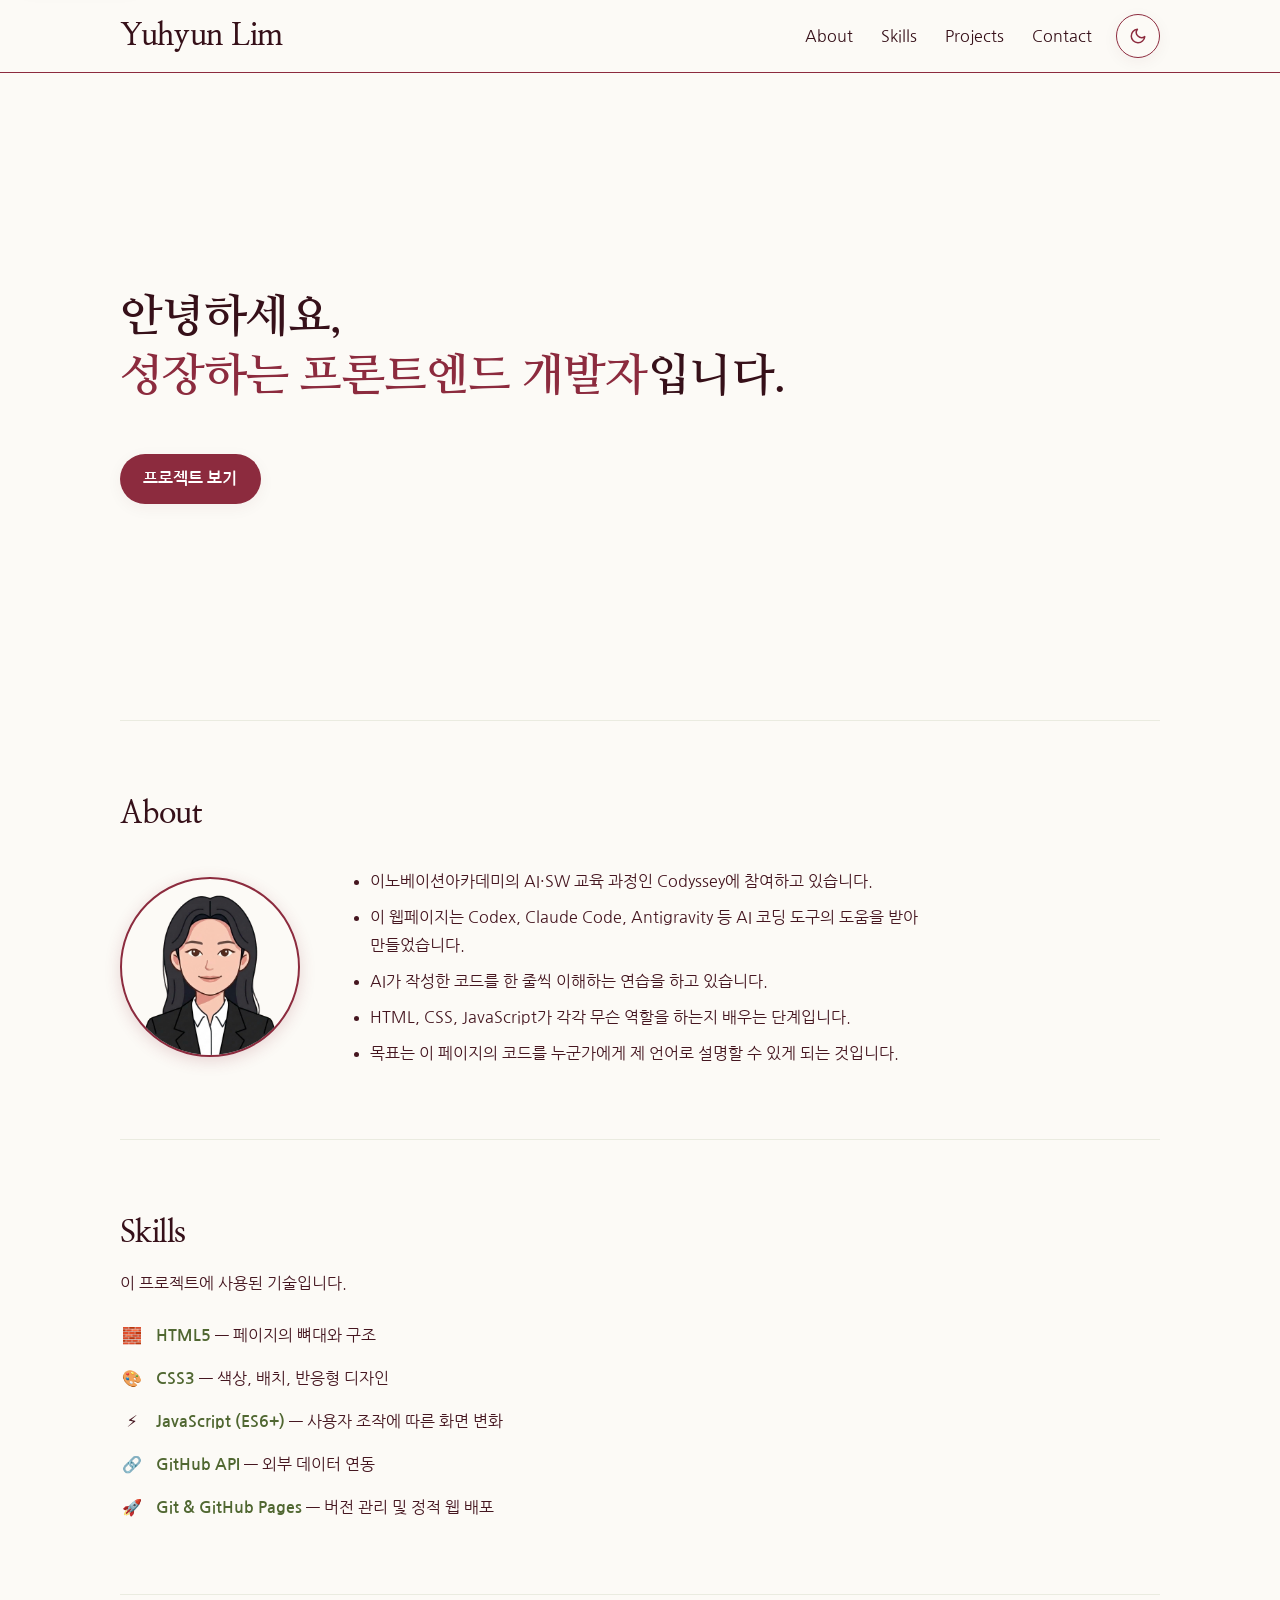
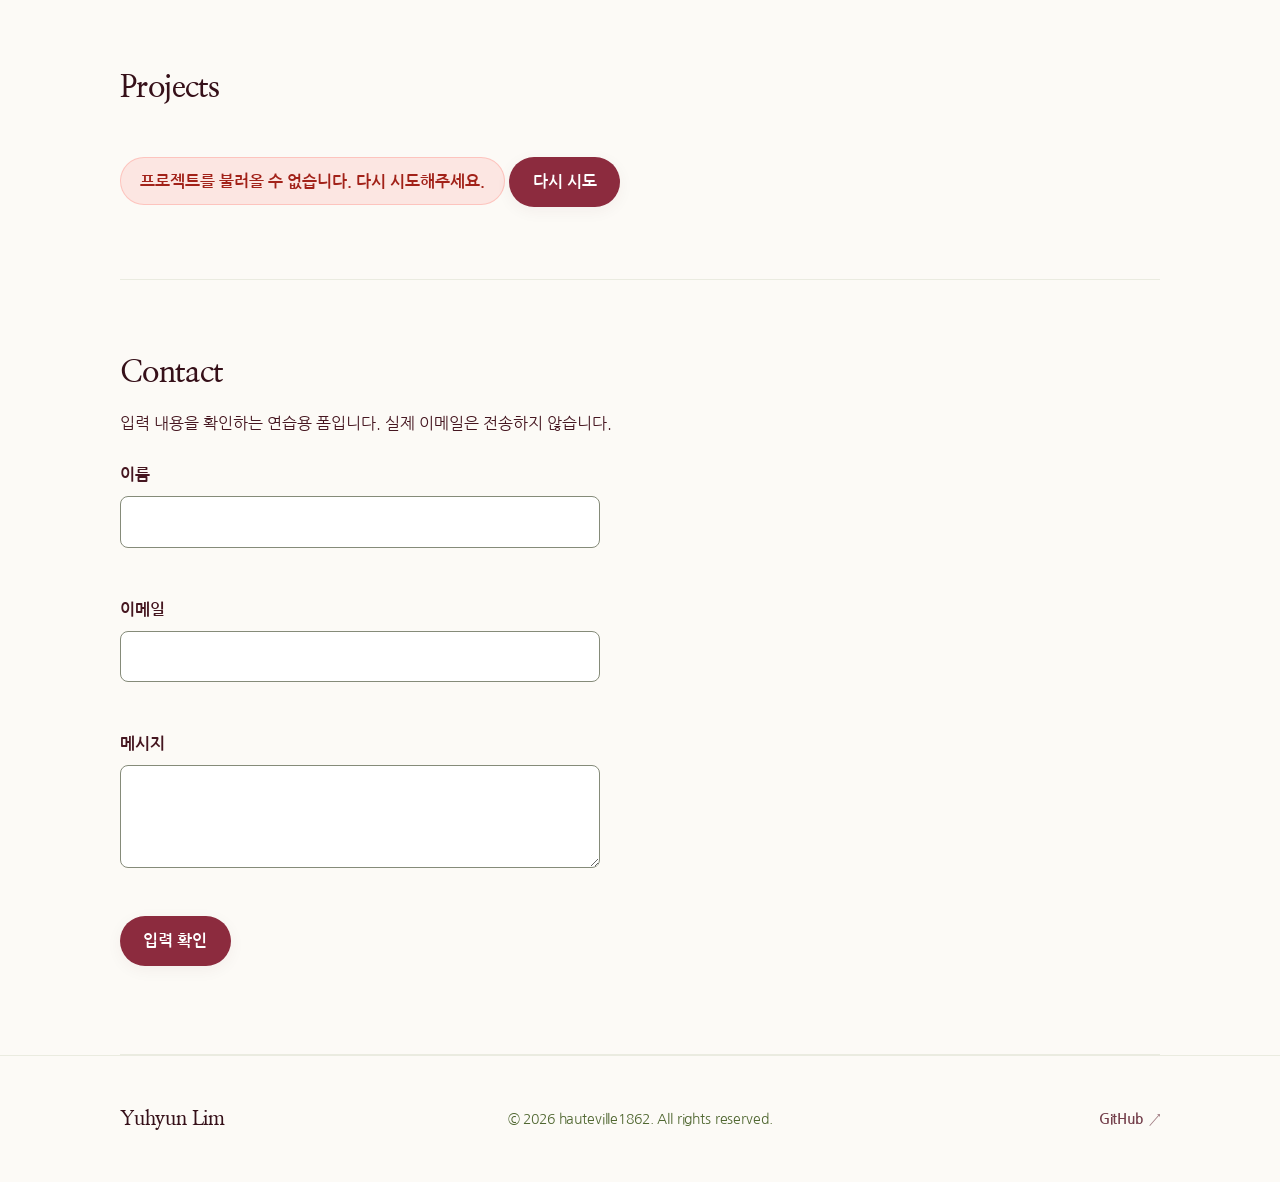
==== commit d76c57e9: "Simplify B1-1 portfolio and clarify interaction flow Remove optional project filters and Hero typing" ====
--- a/index.html
+++ b/index.html
@@ -18,7 +18,7 @@
     <!-- 로고는 왼쪽, 메뉴는 오른쪽에 배치 -->
     <header id="header">
         <div class="header-inner">
-            <h1><a href="#hero">portfolio</a></h1>
+            <h1><a href="#hero">Yuhyun Lim</a></h1>
             <nav id="nav-menu" aria-label="주요 메뉴">
                 <ul>
                     <li><a href="#about">About</a></li>
@@ -44,7 +44,7 @@
                         <path d="M21 12.79A9 9 0 1 1 11.21 3 7 7 0 0 0 21 12.79z"></path>
                     </svg>
                 </button>
-                <button id="hamburger-btn" class="mobile-only" type="button" aria-label="메뉴 열기" aria-controls="nav-menu" aria-expanded="false">☰</button>
+                <button id="hamburger-btn" type="button" aria-label="메뉴 열기" aria-controls="nav-menu" aria-expanded="false">☰</button>
             </div>
         </div>
     </header>
@@ -52,8 +52,7 @@
     <main id="main-content" tabindex="-1">
         <!-- Hero 섹션 -->
         <section id="hero" class="fade-section">
-            <h2>안녕하세요, <br><span class="typing-container"><span id="typing-text"><span class="accent-text">성장하는 프론트엔드 개발자</span>입니다.</span><span class="typing-cursor suffix-cursor" aria-hidden="true"></span></span></h2>
-            <p><span class="hero-highlight">AI와 함께 개발하며, 코드를 한 줄씩 이해해 나가고 있습니다.</span></p>
+            <h2>안녕하세요, <br><span class="accent-text">성장하는 프론트엔드 개발자</span>입니다.</h2>
             <a href="#projects" class="btn">프로젝트 보기</a>
         </section>
 
@@ -87,8 +86,6 @@
         <!-- Projects 섹션 (GitHub API 연동) -->
         <section id="projects" class="fade-section">
             <h2>Projects</h2>
-            <!-- 필터 버튼 영역 (언어별 필터링) -->
-            <div id="project-filters" class="filter-group" aria-label="프로젝트 언어 필터"></div>
             <!-- 상태를 보여줄 컨테이너 (로딩/에러/빈상태/성공) -->
             <div id="github-container">
                 <div id="api-status" role="status" aria-live="polite">데이터를 불러오는 중입니다...</div>
@@ -126,7 +123,7 @@
     </main>
     <footer id="footer">
         <div class="footer-inner">
-            <span class="footer-logo"><a href="#hero">portfolio</a></span>
+            <span class="footer-logo"><a href="#hero">Yuhyun Lim</a></span>
             <p class="footer-copyright">&copy; 2026 hauteville1862. All rights reserved.</p>
             <ul class="footer-links" aria-label="바닥글 링크">
                 <li><a href="https://github.com/hauteville1862" target="_blank" rel="noopener noreferrer">GitHub <span class="external-arrow" aria-hidden="true">&#x2197;</span></a></li>
--- a/css/style.css
+++ b/css/style.css
@@ -2,8 +2,6 @@
 :root {
     --bg-main: #fcfaf6;
     --bg-surface: #ffffff;
-    --bg-header: rgba(252, 250, 246, 0.82);
-    --bg-header-scrolled: rgba(252, 250, 246, 0.94);
     --text-title: #361019;
     --text-main: #451620;
     --text-muted: #733e4a;
@@ -15,14 +13,11 @@
     --fig-green-light: #edf2e4;
     --border-color: rgba(104, 127, 67, 0.12);
     --border-control: #858b79;
-    --highlighter: rgba(104, 127, 67, 0.22);
     --focus-ring: rgba(140, 43, 62, 0.18);
     --error: #a22219;
-    --success: #256235;
     --shadow-sm: 0 4px 16px rgba(69, 22, 32, 0.05);
     --shadow-md: 0 12px 32px rgba(69, 22, 32, 0.09);
     --shadow-lg: 0 16px 40px rgba(69, 22, 32, 0.12);
-    --shadow-divider: 0 16px 32px -16px rgba(69, 22, 32, 0.05);
     --font-heading: 'Nanum Myeongjo', serif;
     --font-body: 'Nanum Gothic', -apple-system, BlinkMacSystemFont, system-ui, sans-serif;
     /* 1rem을 기준으로 단계마다 1.25배. 역할별로 필요한 단계만 사용한다. */
@@ -31,16 +26,11 @@
     --text-lg: 1.25rem;
     --text-xl: 1.5625rem;
     --text-2xl: 1.953125rem;
-    --text-3xl: 2.44140625rem;
-    --text-4xl: 3.0517578125rem;
     --radius-sm: 8px;
     --radius-md: 14px;
-    --radius-lg: 20px;
     --space-xs: 0.5rem;
     --space-sm: 1rem;
     --space-md: 1.5rem;
-    --space-lg: 2.5rem;
-    --space-xl: 5rem;
     --page-width: 1120px;
     --page-gutter: 1.25rem;
     --section-space: 3.5rem;
@@ -49,8 +39,6 @@
 [data-theme="dark"] {
     --bg-main: #181516;
     --bg-surface: #221d1f;
-    --bg-header: rgba(24, 21, 22, 0.82);
-    --bg-header-scrolled: rgba(24, 21, 22, 0.94);
     --text-title: #f5f3f4;
     --text-main: #cfccd0;
     --text-muted: #a59da5;
@@ -62,18 +50,20 @@
     --fig-green-light: rgba(155, 184, 114, 0.14);
     --border-color: rgba(255, 255, 255, 0.08);
     --border-control: #817982;
-    --highlighter: rgba(155, 184, 114, 0.28);
     --focus-ring: rgba(212, 136, 151, 0.35);
     --error: #ff5c52;
-    --success: #3ddc58;
     --shadow-sm: 0 2px 8px rgba(0, 0, 0, 0.35);
     --shadow-md: 0 8px 24px rgba(0, 0, 0, 0.45);
     --shadow-lg: 0 16px 40px rgba(0, 0, 0, 0.60);
-    --shadow-divider: 0 16px 32px -16px rgba(0, 0, 0, 0.45);
-}
-* { box-sizing: border-box; margin: 0; padding: 0; }
-html { scroll-behavior: smooth; }
-::selection { background: var(--fig-green-light); color: var(--fig-green); }
+}
+* {
+    box-sizing: border-box;
+    margin: 0;
+    padding: 0;
+}
+html {
+    scroll-behavior: smooth;
+}
 body {
     font-family: var(--font-body);
     background: var(--bg-main);
@@ -85,25 +75,52 @@
     overflow-wrap: anywhere;
     transition: background-color 0.3s cubic-bezier(0.4, 0, 0.2, 1), color 0.3s cubic-bezier(0.4, 0, 0.2, 1);
 }
-a { color: inherit; text-underline-offset: 0.25em; -webkit-tap-highlight-color: transparent; }
-ul { list-style: none; }
-[hidden] { display: none !important; }
-:focus-visible { outline: 3px solid var(--accent); outline-offset: 4px; border-radius: var(--radius-sm); }
-.skip-link { position: fixed; top: -5rem; left: var(--space-sm); z-index: 30; padding: var(--space-xs) var(--space-sm); background: var(--bg-surface); border: 1px solid var(--border-color); border-radius: var(--radius-sm); box-shadow: var(--shadow-md); }
-.skip-link:focus { top: var(--space-xs); border-color: var(--fig-green); color: var(--fig-green); }
-
-/* Flexbox로 로고와 메뉴의 좌우 배치를 구성한다. (애플 글래스모피즘 헤더) */
+a {
+    color: inherit;
+    text-underline-offset: 0.25em;
+    -webkit-tap-highlight-color: transparent;
+}
+ul {
+    list-style: none;
+}
+[hidden] {
+    display: none !important;
+}
+:focus-visible {
+    outline: 3px solid var(--accent);
+    outline-offset: 4px;
+    border-radius: var(--radius-sm);
+}
+.skip-link {
+    position: fixed;
+    top: -5rem;
+    left: var(--space-sm);
+    z-index: 30;
+    padding: var(--space-xs) var(--space-sm);
+    background: var(--bg-surface);
+    border: 1px solid var(--border-color);
+    border-radius: var(--radius-sm);
+    box-shadow: var(--shadow-md);
+}
+.skip-link:focus {
+    top: var(--space-xs);
+    border-color: var(--fig-green);
+    color: var(--fig-green);
+}
+
+/* Flexbox로 로고와 메뉴의 좌우 배치를 구성한다. */
 #header {
     position: sticky;
     top: 0;
     z-index: 20;
-    background: var(--bg-header);
-    backdrop-filter: saturate(180%) blur(20px);
-    -webkit-backdrop-filter: saturate(180%) blur(20px);
+    background: var(--bg-main);
     border-bottom: 1.5px solid var(--accent);
     transition: background 0.3s cubic-bezier(0.4, 0, 0.2, 1), border-color 0.3s ease;
 }
-#header.scrolled { background: var(--bg-header-scrolled); box-shadow: var(--shadow-sm); }
+#header.scrolled {
+    background: var(--bg-surface);
+    box-shadow: var(--shadow-sm);
+}
 .header-inner {
     max-width: var(--page-width);
     margin-inline: auto;
@@ -120,7 +137,6 @@
     line-height: 1.2;
     font-weight: 700;
     letter-spacing: -0.01em;
-    text-transform: lowercase;
     margin: 0;
     color: var(--text-title);
 }
@@ -128,9 +144,21 @@
     color: inherit;
     text-decoration: none;
 }
-.controls { display: flex; gap: var(--space-xs); align-items: center; margin-left: auto; }
-#nav-menu { display: none; order: 3; flex-basis: 100%; margin-top: 0.75rem; }
-#nav-menu.active { display: block; }
+.controls {
+    display: flex;
+    gap: var(--space-xs);
+    align-items: center;
+    margin-left: auto;
+}
+#nav-menu {
+    display: none;
+    order: 3;
+    flex-basis: 100%;
+    margin-top: 0.75rem;
+}
+#nav-menu.active {
+    display: block;
+}
 #nav-menu ul {
     display: flex;
     flex-direction: column;
@@ -152,22 +180,19 @@
     -webkit-tap-highlight-color: transparent;
     transition: all 0.2s ease;
 }
-#nav-menu a:active { opacity: 0.7; }
-
-#main-content { max-width: var(--page-width); margin-inline: auto; padding-inline: var(--page-gutter); }
+#nav-menu a:active {
+    opacity: 0.7;
+}
+
+#main-content {
+    max-width: var(--page-width);
+    margin-inline: auto;
+    padding-inline: var(--page-gutter);
+}
 section {
     padding-block: var(--section-space);
-    border-bottom: none;
-    background-image: linear-gradient(90deg, transparent 0%, var(--border-color) 15%, var(--border-color) 85%, transparent 100%);
-    background-position: bottom;
-    background-size: 100% 1px;
-    background-repeat: no-repeat;
-    box-shadow: var(--shadow-divider);
+    border-bottom: 1px solid var(--border-color);
     scroll-margin-top: 6rem;
-}
-section:last-of-type {
-    background-image: none;
-    box-shadow: none;
 }
 #hero {
     min-height: clamp(28rem, 72svh, 42rem);
@@ -176,70 +201,42 @@
     align-items: flex-start;
     justify-content: center;
     padding-block: var(--section-space);
-    --hero-title-size: clamp(1.75rem, 1.15rem + 2.1vw, 3.25rem);
-    --hero-ratio: 0.42; /* 데스크톱 기준 큰 글씨와 작은 글씨의 비례 계수 */
 }
 #hero h2 {
     max-width: 100%;
-    font-size: var(--hero-title-size);
-    margin-bottom: clamp(0.55rem, calc(var(--hero-title-size) * 0.32), 1.15rem);
+    font-size: clamp(1.75rem, 1.15rem + 2.1vw, 3.25rem);
+    margin-bottom: var(--space-sm);
     line-height: 1.35;
     word-break: keep-all;
     letter-spacing: -0.015em;
-    min-height: 2.8em;
-}
-#hero p {
-    max-width: 38rem;
-    font-size: max(1rem, calc(var(--hero-title-size) * var(--hero-ratio)));
-    color: var(--text-muted);
-    line-height: 1.7;
+}
+#hero .btn {
+    margin-top: 2rem;
+}
+
+h1, h2, h3 {
+    font-family: var(--font-heading);
+    letter-spacing: -0.02em;
+    font-weight: 700;
+    color: var(--text-title);
     word-break: keep-all;
 }
-.hero-highlight {
-    color: var(--text-title);
-    background: linear-gradient(180deg, transparent 58%, var(--highlighter) 58%);
-    padding-inline: 0.25rem;
-    box-decoration-break: clone;
-    -webkit-box-decoration-break: clone;
-    border-radius: 2px;
-}
-[data-theme="dark"] #hero p {
+h2 {
+    font-size: clamp(var(--text-xl), 1.25rem + 1vw, var(--text-2xl));
+    margin-bottom: var(--space-sm);
+    line-height: 1.35;
+}
+.accent-text {
+    color: var(--accent);
+}
+
+p {
     color: var(--text-main);
-}
-[data-theme="dark"] .hero-highlight {
-    color: var(--text-title);
-}
-#hero .btn { margin-top: 2rem; }
-
-h1, h2, h3 { font-family: var(--font-heading); letter-spacing: -0.02em; font-weight: 700; color: var(--text-title); word-break: keep-all; }
-h2 { font-size: clamp(var(--text-xl), 1.25rem + 1vw, var(--text-2xl)); margin-bottom: var(--space-sm); line-height: 1.35; }
-.accent-text { color: var(--accent); }
-
-/* Hero 타이핑 애니메이션 */
-.typing-container {
-    display: inline-block;
-    min-height: 1.35em;
-    vertical-align: bottom;
-}
-.typing-cursor {
-    display: inline-block;
-    width: 2px;
-    height: 1.05em;
-    margin-left: 2px;
-    background-color: var(--accent);
-    vertical-align: -0.1em;
-    animation: cursor-blink 0.85s infinite;
-    transition: background-color 0.15s ease;
-}
-.typing-cursor.suffix-cursor {
-    background-color: var(--text-title);
-}
-@keyframes cursor-blink {
-    0%, 100% { opacity: 1; }
-    50% { opacity: 0; }
-}
-p { color: var(--text-main); font-size: var(--text-base); }
-p + p { margin-top: var(--space-sm); }
+    font-size: var(--text-base);
+}
+p + p {
+    margin-top: var(--space-sm);
+}
 .about-content {
     display: flex;
     flex-direction: column;
@@ -247,7 +244,6 @@
     align-items: center;
     margin-top: 2rem;
 }
-.about-content > p { max-width: 65ch; line-height: 1.75; word-break: keep-all; }
 .about-list {
     list-style: disc;
     text-align: left;
@@ -286,9 +282,14 @@
     font-weight: 400;
     word-break: keep-all;
 }
-.skills-list strong { color: var(--fig-green); font-weight: 700; }
-.skill-emoji { text-align: center; }
-/* 모든 버튼에 공통으로 적용하는 모양과 효과 (애플 필 스타일 둥근 버튼) */
+.skills-list strong {
+    color: var(--fig-green);
+    font-weight: 700;
+}
+.skill-emoji {
+    text-align: center;
+}
+/* 버튼의 공통 스타일 */
 button, .btn {
     display: inline-flex;
     align-items: center;
@@ -308,8 +309,13 @@
     -webkit-tap-highlight-color: transparent;
     transition: all 0.25s cubic-bezier(0.4, 0, 0.2, 1);
 }
-button:active, .btn:active { transform: scale(0.98); }
-button:disabled { cursor: wait; opacity: 0.5; }
+button:active, .btn:active {
+    transform: scale(0.98);
+}
+button:disabled {
+    cursor: wait;
+    opacity: 0.5;
+}
 #dark-mode-toggle {
     position: relative;
     width: 44px;
@@ -327,63 +333,33 @@
     -webkit-tap-highlight-color: transparent;
     transition: transform 0.2s cubic-bezier(0.4, 0, 0.2, 1), border-color 0.2s ease, color 0.2s ease, box-shadow 0.2s ease;
 }
-#dark-mode-toggle:active { transform: scale(0.94); }
-#dark-mode-toggle .sun-icon { display: none; }
-#dark-mode-toggle .moon-icon { display: block; }
-[data-theme="dark"] #dark-mode-toggle .sun-icon { display: block; }
-[data-theme="dark"] #dark-mode-toggle .moon-icon { display: none; }
-.btn { margin-top: var(--space-md); }
+#dark-mode-toggle:active {
+    transform: scale(0.94);
+}
+#dark-mode-toggle .sun-icon {
+    display: none;
+}
+#dark-mode-toggle .moon-icon {
+    display: block;
+}
+[data-theme="dark"] #dark-mode-toggle .sun-icon {
+    display: block;
+}
+[data-theme="dark"] #dark-mode-toggle .moon-icon {
+    display: none;
+}
 #hamburger-btn {
     width: 44px;
-    height: 44px;
-    padding: 0;
-    display: inline-flex;
-    align-items: center;
-    justify-content: center;
-    border-radius: 50%;
-    background: transparent;
-    color: var(--text-main);
-    font-size: 1.2rem;
-    border: 1.5px solid var(--border-color);
-    box-shadow: var(--shadow-sm);
-    cursor: pointer;
-    -webkit-tap-highlight-color: transparent;
-    transition: transform 0.2s cubic-bezier(0.4, 0, 0.2, 1), border-color 0.2s ease, color 0.2s ease;
-}
-#hamburger-btn:active { transform: scale(0.94); }
-
-#github-container { margin-top: var(--space-md); }
-
-/* 언어별 프로젝트 필터 버튼 그룹 */
-.filter-group {
-    display: flex;
-    flex-wrap: wrap;
-    gap: var(--space-xs);
-    justify-content: center;
+    min-height: 44px;
+    padding: var(--space-xs);
+    border-radius: var(--radius-sm);
+}
+.btn {
     margin-top: var(--space-md);
 }
-.filter-group:empty { display: none; }
-.filter-btn {
-    min-height: 44px;
-    padding: 0.45rem 1rem;
-    font-size: max(0.875rem, var(--text-sm));
-    font-weight: 400;
-    border-radius: 980px;
-    background: transparent;
-    color: var(--text-muted);
-    border: 1px solid var(--border-color);
-    box-shadow: var(--shadow-sm);
-    cursor: pointer;
-    -webkit-tap-highlight-color: transparent;
-    transition: all 0.2s cubic-bezier(0.4, 0, 0.2, 1);
-}
-.filter-btn:active { transform: scale(0.96); }
-.filter-btn.active {
-    background: var(--fig-green);
-    color: var(--text-inverse);
-    border-color: var(--fig-green);
-    font-weight: 700;
-    box-shadow: 0 2px 8px var(--fig-green-light);
+
+#github-container {
+    margin-top: var(--space-md);
 }
 
 /* Projects 카드: Grid 사용 (auto-fit, minmax로 반응형) */
@@ -405,7 +381,9 @@
     box-shadow: var(--shadow-sm);
     transition: transform 0.3s cubic-bezier(0.4, 0, 0.2, 1), box-shadow 0.3s cubic-bezier(0.4, 0, 0.2, 1);
 }
-.card-body { flex: 1; }
+.card-body {
+    flex: 1;
+}
 .card-meta {
     display: flex;
     align-items: center;
@@ -435,14 +413,11 @@
     color: var(--text-muted);
     font-weight: 400;
 }
-.repo-empty-filter {
-    grid-column: 1 / -1;
-    text-align: center;
-    padding: 2.5rem 1rem;
-    color: var(--text-muted);
-    font-size: var(--text-base);
-}
-.card h3 { margin-bottom: 0.75rem; font-size: var(--text-lg); line-height: 1.45; }
+.card h3 {
+    margin-bottom: 0.75rem;
+    font-size: var(--text-lg);
+    line-height: 1.45;
+}
 .card h3 a {
     color: var(--text-title);
     text-decoration: underline;
@@ -451,26 +426,57 @@
     -webkit-tap-highlight-color: transparent;
     transition: color 0.2s ease, text-decoration-color 0.2s ease;
 }
-.card p { font-size: var(--text-base); line-height: 1.75; margin-bottom: 0; color: var(--text-muted); }
-.card a {
-    color: var(--accent);
-    font-weight: inherit;
-    text-decoration: underline;
-    text-decoration-color: transparent;
-    text-underline-offset: 0.25em;
-    -webkit-tap-highlight-color: transparent;
-    transition: color 0.2s ease, text-decoration-color 0.2s ease;
-}
-#api-status { display: inline-block; padding: 0.6rem 1.2rem; border-radius: 980px; background: var(--fig-green-light); color: var(--fig-green); font-size: var(--text-base); font-weight: 700; border: 1px solid var(--border-color); }
-.api-error, .field-error, .form-error { color: var(--error); }
-#api-status.api-error { background: rgba(255, 92, 82, 0.12); color: var(--error); border-color: rgba(255, 92, 82, 0.25); }
-.form-success { color: var(--fig-green); background: var(--fig-green-light); padding: 0.75rem 1rem; border-radius: var(--radius-sm); border: 1px solid var(--fig-green); font-weight: 700; }
-
-#contact-form { width: 100%; max-width: 480px; margin-top: 1.5rem; }
-#contact-form > .btn { margin-top: 0; }
-#form-note { max-width: 42rem; word-break: keep-all; }
-.form-group { margin-bottom: var(--space-sm); }
-label { display: block; margin-bottom: var(--space-xs); font-weight: 700; font-size: var(--text-base); }
+.card p {
+    font-size: var(--text-base);
+    line-height: 1.75;
+    margin-bottom: 0;
+    color: var(--text-muted);
+}
+#api-status {
+    display: inline-block;
+    padding: 0.6rem 1.2rem;
+    border-radius: 980px;
+    background: var(--fig-green-light);
+    color: var(--fig-green);
+    font-size: var(--text-base);
+    font-weight: 700;
+    border: 1px solid var(--border-color);
+}
+#api-status.api-error {
+    background: rgba(255, 92, 82, 0.12);
+    color: var(--error);
+    border-color: rgba(255, 92, 82, 0.25);
+}
+.form-success {
+    color: var(--fig-green);
+    background: var(--fig-green-light);
+    padding: 0.75rem 1rem;
+    border-radius: var(--radius-sm);
+    border: 1px solid var(--fig-green);
+    font-weight: 700;
+}
+
+#contact-form {
+    width: 100%;
+    max-width: 480px;
+    margin-top: 1.5rem;
+}
+#contact-form > .btn {
+    margin-top: 0;
+}
+#form-note {
+    max-width: 42rem;
+    word-break: keep-all;
+}
+.form-group {
+    margin-bottom: var(--space-sm);
+}
+label {
+    display: block;
+    margin-bottom: var(--space-xs);
+    font-weight: 700;
+    font-size: var(--text-base);
+}
 input, textarea {
     display: block;
     width: 100%;
@@ -488,19 +494,33 @@
     border-color: var(--accent);
     box-shadow: 0 0 0 3px var(--focus-ring);
 }
-textarea { resize: vertical; }
-input::placeholder, textarea::placeholder { color: var(--text-muted); opacity: 1; }
-::selection { color: var(--text-inverse); background: var(--accent); }
-[aria-invalid="true"] { border-color: var(--error); }
-.field-error { min-height: 1.7em; font-size: max(0.875rem, var(--text-sm)); font-weight: 400; margin-top: var(--space-xs); }
-#form-msg { margin-top: var(--space-sm); }
+textarea {
+    resize: vertical;
+}
+input::placeholder, textarea::placeholder {
+    color: var(--text-muted);
+    opacity: 1;
+}
+::selection {
+    color: var(--text-inverse);
+    background: var(--accent);
+}
+[aria-invalid="true"] {
+    border-color: var(--error);
+}
+.field-error {
+    color: var(--error);
+    min-height: 1.7em;
+    font-size: max(0.875rem, var(--text-sm));
+    font-weight: 400;
+    margin-top: var(--space-xs);
+}
+#form-msg {
+    margin-top: var(--space-sm);
+}
 #footer {
     width: 100%;
-    border-top: none;
-    background-image: linear-gradient(90deg, transparent 0%, var(--border-color) 15%, var(--border-color) 85%, transparent 100%);
-    background-position: top;
-    background-size: 100% 1px;
-    background-repeat: no-repeat;
+    border-top: 1px solid var(--border-color);
     padding-block: clamp(2.5rem, 4vw, 3.5rem);
     margin-top: 0;
     color: var(--text-muted);
@@ -523,7 +543,6 @@
     line-height: 1.2;
     font-weight: 700;
     color: var(--text-title);
-    text-transform: lowercase;
     letter-spacing: -0.01em;
 }
 .footer-logo a {
@@ -539,7 +558,6 @@
     margin: 0;
     text-align: center;
     padding-inline: 0.35rem;
-    background: linear-gradient(180deg, transparent 58%, var(--highlighter) 58%);
     border-radius: 2px;
 }
 .footer-links {
@@ -590,16 +608,15 @@
 }
 
 /* JS가 작동할 때만 감춘다. 제목을 관찰하므로 긴 목록도 표시된다. */
-.fade-section { transition: opacity 1.1s ease-out, transform 1.1s cubic-bezier(0.22, 1, 0.36, 1); }
-.fade-section.reveal-pending { opacity: 0; transform: translateY(72px); }
-.fade-section.visible { opacity: 1; transform: translateY(0); }
-.fade-section > * {
-    transition: opacity 0.85s ease-out, translate 0.85s cubic-bezier(0.22, 1, 0.36, 1);
-}
-.fade-section.reveal-pending > * { opacity: 0; translate: 0 20px; }
-.fade-section.visible > * { opacity: 1; translate: 0 0; }
-.fade-section.visible > :nth-child(2) { transition-delay: 0.12s; }
-.fade-section.visible > :nth-child(n+3) { transition-delay: 0.24s; }
+.fade-section {
+    transition: opacity 0.5s ease;
+}
+.fade-section.reveal-pending {
+    opacity: 0;
+}
+.fade-section.visible {
+    opacity: 1;
+}
 
 /* 데스크톱 마우스 환경 전용 호버 인터랙션 (모바일 스티키 호버 방지) */
 @media (hover: hover) and (pointer: fine) {
@@ -615,29 +632,11 @@
         box-shadow: var(--shadow-sm);
         transform: scale(1.08);
     }
-    #hamburger-btn:hover {
-        background: var(--fig-green-light);
-        border-color: var(--fig-green);
-        color: var(--fig-green);
-        transform: scale(1.06);
-    }
-    .filter-btn:not(.active):hover {
-        color: var(--fig-green);
-        border-color: var(--fig-green);
-        background: var(--fig-green-light);
-        transform: translateY(-1px);
-    }
-    .filter-btn.active:hover {
-        background: var(--fig-green);
-        color: var(--text-inverse);
-        border-color: var(--fig-green);
-    }
     .card:hover {
         transform: translateY(-4px);
         box-shadow: var(--shadow-md);
     }
-    .card h3 a:hover,
-    .card a:hover {
+    .card h3 a:hover {
         color: var(--repo-hover);
         text-decoration-color: var(--fig-green);
     }
@@ -659,26 +658,67 @@
 }
 
 @media (min-width: 768px) {
-    :root { --page-gutter: 2rem; --section-space: 4.25rem; --layout-gap: 1.25rem; }
-    .header-inner { flex-wrap: nowrap; justify-content: space-between; }
-    .header-inner h1 { font-size: var(--text-xl); }
+    :root {
+        --page-gutter: 2rem;
+        --section-space: 4.25rem;
+        --layout-gap: 1.25rem;
+    }
+    .header-inner {
+        flex-wrap: nowrap;
+        justify-content: space-between;
+    }
+    .header-inner h1 {
+        font-size: var(--text-xl);
+    }
     /* 네비게이션: Flexbox 사용 (로고 왼쪽, 메뉴 오른쪽) */
-    #nav-menu { display: flex; order: 0; flex-basis: auto; margin-left: auto; align-items: center; margin-top: 0; }
-    #nav-menu ul { display: flex; flex-direction: row; gap: 1rem; padding: 0; border-top: none; }
-    #nav-menu a { display: inline-flex; align-items: center; min-height: 44px; padding: var(--space-xs) 0; font-size: 0.875rem; }
-    #nav-menu a:hover { background: transparent; }
-    .controls { margin-left: 0.5rem; }
-    #hamburger-btn { display: none; }
+    #nav-menu {
+        display: flex;
+        order: 0;
+        flex-basis: auto;
+        margin-left: auto;
+        align-items: center;
+        margin-top: 0;
+    }
+    #nav-menu ul {
+        display: flex;
+        flex-direction: row;
+        gap: 1rem;
+        padding: 0;
+        border-top: none;
+    }
+    #nav-menu a {
+        display: inline-flex;
+        align-items: center;
+        min-height: 44px;
+        padding: var(--space-xs) 0;
+        font-size: 0.875rem;
+    }
+    #nav-menu a:hover {
+        background: transparent;
+    }
+    .controls {
+        margin-left: 0.5rem;
+    }
+    #hamburger-btn {
+        display: none;
+    }
     #hero h2 {
         line-height: 1.34;
         max-width: none;
-        min-height: auto;
-    }
-    .about-content { flex-direction: row; align-items: center; gap: 2.5rem; }
-    .profile-image { width: 160px; height: 160px; margin-inline: 0; }
-    .filter-group { justify-content: flex-start; }
-    #repo-list, .grid-container { grid-template-columns: repeat(auto-fill, minmax(calc((100% - var(--layout-gap)) / 2), 1fr)); }
-    .card { padding: var(--space-md); }
+    }
+    .about-content {
+        flex-direction: row;
+        align-items: center;
+        gap: 2.5rem;
+    }
+    .profile-image {
+        width: 160px;
+        height: 160px;
+        margin-inline: 0;
+    }
+    .card {
+        padding: var(--space-md);
+    }
     .footer-inner {
         display: grid;
         grid-template-columns: 1fr auto 1fr;
@@ -686,37 +726,56 @@
         gap: var(--space-sm);
         text-align: left;
     }
-    .footer-logo { justify-self: start; }
-    .footer-copyright { justify-self: center; text-align: center; }
-    .footer-links { justify-self: end; justify-content: flex-end; }
+    .footer-logo {
+        justify-self: start;
+    }
+    .footer-copyright {
+        justify-self: center;
+        text-align: center;
+    }
+    .footer-links {
+        justify-self: end;
+        justify-content: flex-end;
+    }
 }
 @media (min-width: 1024px) {
-    :root { --page-gutter: 2.5rem; --section-space: 4.5rem; }
-    .header-inner h1 { font-size: var(--text-2xl); }
+    :root {
+        --page-gutter: 2.5rem;
+        --section-space: 4.5rem;
+    }
+    .header-inner h1 {
+        font-size: var(--text-2xl);
+    }
     #hero h2 {
         line-height: 1.3;
         letter-spacing: -0.02em;
     }
-    #hero p {
-        line-height: 1.75;
-    }
-    #nav-menu ul { gap: 1.75rem; }
-    #nav-menu a { font-size: var(--text-base); }
-    .about-content { gap: 3rem; }
-    .profile-image { width: 180px; height: 180px; }
-    /* 화면 폭과 카드 수에 맞춰 열을 채운다. 모든 행은 가장 긴 카드 높이에 맞춘다. */
-    #repo-list, .grid-container { grid-template-columns: repeat(auto-fill, minmax(min(100%, 280px), 1fr)); grid-auto-rows: 1fr; }
-    .card { min-height: 14.5rem; }
-    #contact { display: grid; grid-template-columns: minmax(0, 1fr) minmax(0, 1.3fr); grid-template-rows: auto 1fr; column-gap: 3.5rem; align-content: start; }
-    #contact h2 { grid-column: 1; grid-row: 1; align-self: end; }
-    #form-note { grid-column: 1; grid-row: 2; align-self: start; }
-    #contact-form { grid-column: 2; grid-row: 1 / 3; margin-top: 0; }
-    section, #footer { scroll-margin-top: 6rem; }
+    #nav-menu ul {
+        gap: 1.75rem;
+    }
+    #nav-menu a {
+        font-size: var(--text-base);
+    }
+    .about-content {
+        gap: 3rem;
+    }
+    .profile-image {
+        width: 180px;
+        height: 180px;
+    }
+    section, #footer {
+        scroll-margin-top: 6rem;
+    }
 }
 @media (prefers-reduced-motion: reduce) {
-    html { scroll-behavior: auto; }
-    *, *::before, *::after { transition: none !important; animation: none !important; }
-    .typing-cursor { display: none; }
-    .fade-section.reveal-pending { opacity: 1; transform: none; }
-    .fade-section.reveal-pending > * { opacity: 1; translate: none; }
-}
+    html {
+        scroll-behavior: auto;
+    }
+    *, *::before, *::after {
+        transition: none !important;
+        animation: none !important;
+    }
+    .fade-section.reveal-pending {
+        opacity: 1;
+    }
+}
